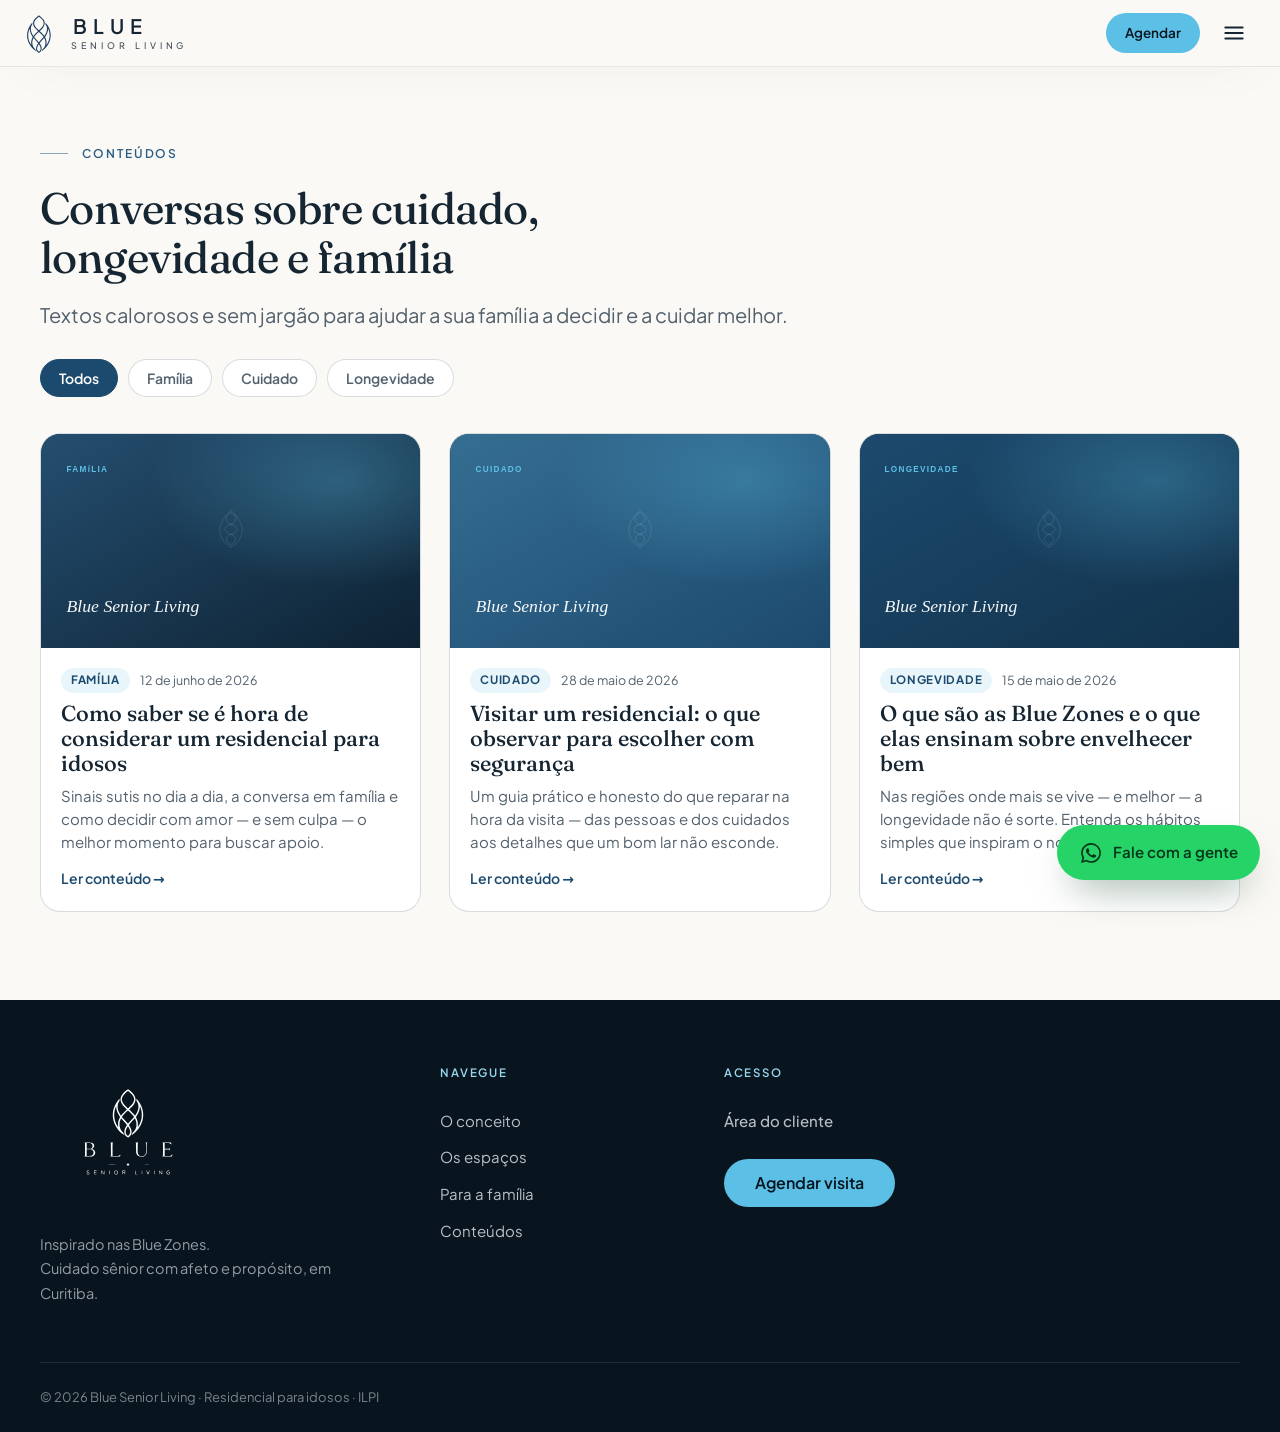
==== blog/index.html @ 19991209 "Remover faixa de valores dos espaços e padronizar topbar do blog - Removida a faixa "Cada família é " ====
<!DOCTYPE html>
<html lang="pt-BR">
<head>
  <meta charset="UTF-8">
  <meta name="viewport" content="width=device-width, initial-scale=1.0">
  <title>Conteúdos · Blue Senior Living</title>
  <meta name="description" content="Textos sobre cuidado sênior, longevidade e família — para ajudar a decidir e a cuidar melhor, com afeto e sem jargão.">
  <meta name="theme-color" content="#0E2233">
  <link rel="canonical" href="https://blueseniorliving.com.br/blog/">
  <meta property="og:type" content="website">
  <meta property="og:locale" content="pt_BR">
  <meta property="og:title" content="Conteúdos · Blue Senior Living">
  <meta property="og:description" content="Textos sobre cuidado sênior, longevidade e família — para ajudar a decidir e a cuidar melhor, com afeto e sem jargão.">
  <meta property="og:image" content="https://blueseniorliving.com.br/assets/img/hero-poster.jpg">
  <meta name="twitter:card" content="summary_large_image">
  <link rel="icon" href="../assets/img/favicon.svg" type="image/svg+xml">
  <link rel="preload" href="../assets/fonts/fraunces.woff2" as="font" type="font/woff2" crossorigin><link rel="preload" href="../assets/fonts/plus-jakarta-sans.woff2" as="font" type="font/woff2" crossorigin>
  <link rel="stylesheet" href="../assets/css/styles.css">
  <link rel="stylesheet" href="../assets/css/blog.css">
  <script src="../assets/js/drawer.js" defer></script>
</head>
<body class="blog-page">
  <a class="skip-link" href="#conteudo">Pular para o conteúdo</a>
  <header class="nav is-scrolled blog-nav">
    <div class="nav__inner">
      <a class="brand" href="../index.html" aria-label="Blue Senior Living — início">
        <img class="brand__emblem-img" src="../assets/logo/emblem.svg" alt="" width="30" height="46">
        <span class="brand__text"><span class="brand__name">BLUE</span><span class="brand__sub">SENIOR LIVING</span></span>
      </a>
      <nav class="nav__links" aria-label="Navegação principal">
        <a href="../index.html">Início</a>
        <a href="index.html" aria-current="page">Conteúdos</a>
        <a href="../index.html#trabalhe">Trabalhe conosco</a>
      </nav>
      <div class="nav__actions">
        <a class="link-app" href="https://app.blueseniorliving.com.br" target="_blank" rel="noopener noreferrer">
          <svg aria-hidden="true" viewBox="0 0 24 24" fill="none" stroke="currentColor" stroke-width="1.7" stroke-linecap="round" stroke-linejoin="round"><path d="M14 4h6v6M20 4l-9 9"/><path d="M18 14v5a1 1 0 0 1-1 1H5a1 1 0 0 1-1-1V7a1 1 0 0 1 1-1h5"/></svg>
          <span>Área do cliente</span>
        </a>
        <a class="btn btn--primary nav__cta" href="../index.html#agendar"><span class="nav__cta--full">Agendar visita</span><span class="nav__cta--mini">Agendar</span></a>
        <button class="nav__toggle" type="button" aria-label="Abrir menu" aria-expanded="false" aria-controls="mobile-menu" data-menu-toggle>
          <svg aria-hidden="true" viewBox="0 0 24 24" fill="none" stroke="currentColor" stroke-width="1.8" stroke-linecap="round"><path d="M4 7h16M4 12h16M4 17h16"/></svg>
        </button>
      </div>
    </div>
  </header>

  <!-- Mobile drawer -->
  <div class="drawer" id="mobile-menu" data-drawer hidden>
    <div class="drawer__backdrop" data-drawer-close></div>
    <nav class="drawer__panel" role="dialog" aria-modal="true" aria-label="Menu">
      <div class="drawer__head">
        <span class="brand brand--drawer">
          <img class="brand__emblem-img" src="../assets/logo/emblem.svg" alt="" width="30" height="46">
          <span class="brand__text"><span class="brand__name">BLUE</span><span class="brand__sub">SENIOR LIVING</span></span>
        </span>
        <button class="drawer__close" type="button" aria-label="Fechar menu" data-drawer-close>
          <svg aria-hidden="true" viewBox="0 0 24 24" fill="none" stroke="currentColor" stroke-width="2" stroke-linecap="round"><path d="M6 6l12 12M18 6L6 18"/></svg>
        </button>
      </div>
      <a href="../index.html" data-drawer-link>Início</a>
      <a href="../index.html#conceito" data-drawer-link>O conceito</a>
      <a href="../index.html#espacos" data-drawer-link>Os espaços</a>
      <a href="../index.html#familia" data-drawer-link>Para a família</a>
      <a href="../index.html#localizacao" data-drawer-link>Localização</a>
      <a href="index.html" data-drawer-link aria-current="page">Conteúdos</a>
      <a href="../index.html#trabalhe" data-drawer-link>Trabalhe conosco</a>
      <div class="drawer__cta">
        <a class="btn btn--primary btn--block" href="../index.html#agendar" data-drawer-link>Agendar visita</a>
        <a class="btn btn--ghost-ink btn--block" href="https://app.blueseniorliving.com.br" target="_blank" rel="noopener noreferrer">
          <svg aria-hidden="true" viewBox="0 0 24 24" fill="none" stroke="currentColor" stroke-width="1.7" stroke-linecap="round" stroke-linejoin="round"><path d="M14 4h6v6M20 4l-9 9"/><path d="M18 14v5a1 1 0 0 1-1 1H5a1 1 0 0 1-1-1V7a1 1 0 0 1 1-1h5"/></svg> Área do cliente
        </a>
      </div>
    </nav>
  </div>

  <main id="conteudo" class="blog">
    <header class="blog-hero">
      <div class="wrap">
        <p class="eyebrow">Conteúdos</p>
        <h1 class="blog-hero__title">Conversas sobre cuidado, longevidade e família</h1>
        <p class="blog-hero__lead">Textos calorosos e sem jargão para ajudar a sua família a decidir e a cuidar melhor.</p>
      </div>
    </header>
    <div class="wrap">
      <div class="blog-filter" role="group" aria-label="Filtrar por categoria">
        <button class="blog-filter__btn is-active" data-cat="all" aria-pressed="true">Todos</button>
        <button class="blog-filter__btn" data-cat="Família" aria-pressed="false">Família</button>
        <button class="blog-filter__btn" data-cat="Cuidado" aria-pressed="false">Cuidado</button>
        <button class="blog-filter__btn" data-cat="Longevidade" aria-pressed="false">Longevidade</button>
      </div>
      <div class="blog-grid">
      <article class="post-card" data-category="Família">
        <a class="post-card__link" href="como-saber-se-e-hora-residencial-idosos.html">
          <span class="post-card__media"><img src="../assets/img/blog/como-saber-se-e-hora.svg" alt="Mãos de uma pessoa idosa e de um familiar unidas, em gesto de cuidado." loading="lazy" width="1200" height="675"></span>
          <span class="post-card__body">
            <span class="post-card__meta"><span class="post-card__cat">Família</span><time datetime="2026-06-12">12 de junho de 2026</time></span>
            <h2 class="post-card__title">Como saber se é hora de considerar um residencial para idosos</h2>
            <p class="post-card__excerpt">Sinais sutis no dia a dia, a conversa em família e como decidir com amor — e sem culpa — o melhor momento para buscar apoio.</p>
            <span class="post-card__more">Ler conteúdo →</span>
          </span>
        </a>
      </article>
      <article class="post-card" data-category="Cuidado">
        <a class="post-card__link" href="visitar-residencial-o-que-observar.html">
          <span class="post-card__media"><img src="../assets/img/blog/visitar-residencial.svg" alt="Ambiente luminoso e acolhedor de um residencial sênior." loading="lazy" width="1200" height="675"></span>
          <span class="post-card__body">
            <span class="post-card__meta"><span class="post-card__cat">Cuidado</span><time datetime="2026-05-28">28 de maio de 2026</time></span>
            <h2 class="post-card__title">Visitar um residencial: o que observar para escolher com segurança</h2>
            <p class="post-card__excerpt">Um guia prático e honesto do que reparar na hora da visita — das pessoas e dos cuidados aos detalhes que um bom lar não esconde.</p>
            <span class="post-card__more">Ler conteúdo →</span>
          </span>
        </a>
      </article>
      <article class="post-card" data-category="Longevidade">
        <a class="post-card__link" href="o-que-sao-as-blue-zones.html">
          <span class="post-card__media"><img src="../assets/img/blog/o-que-sao-as-blue-zones.svg" alt="Paisagem serena que remete às regiões de grande longevidade." loading="lazy" width="1200" height="675"></span>
          <span class="post-card__body">
            <span class="post-card__meta"><span class="post-card__cat">Longevidade</span><time datetime="2026-05-15">15 de maio de 2026</time></span>
            <h2 class="post-card__title">O que são as Blue Zones e o que elas ensinam sobre envelhecer bem</h2>
            <p class="post-card__excerpt">Nas regiões onde mais se vive — e melhor — a longevidade não é sorte. Entenda os hábitos simples que inspiram o nosso jeito de cuidar.</p>
            <span class="post-card__more">Ler conteúdo →</span>
          </span>
        </a>
      </article>
    </div>
    </div>
  </main>
  <footer class="footer blog-footer">
    <div class="wrap footer__inner">
      <div class="footer__brand">
        <a class="footer__logo" href="../index.html" aria-label="Blue Senior Living — início">
          <img src="../assets/logo/blue-senior-living-white.svg" alt="Blue Senior Living" width="176">
        </a>
        <p class="footer__tagline">Inspirado nas Blue Zones.<br>Cuidado sênior com afeto e propósito, em Curitiba.</p>
      </div>
      <nav class="footer__col" aria-label="Navegue">
        <h4>Navegue</h4>
        <a href="../index.html#conceito">O conceito</a>
        <a href="../index.html#espacos">Os espaços</a>
        <a href="../index.html#familia">Para a família</a>
        <a href="index.html">Conteúdos</a>
      </nav>
      <div class="footer__col">
        <h4>Acesso</h4>
        <a class="footer__app" href="https://app.blueseniorliving.com.br" target="_blank" rel="noopener noreferrer">Área do cliente</a>
        <a class="btn btn--primary footer__cta" href="../index.html#agendar">Agendar visita</a>
      </div>
    </div>
    <div class="footer__bar">
      <p>© <span>2026</span> Blue Senior Living · Residencial para idosos · ILPI</p>
    </div>
  </footer>
  <a class="fab" href="https://wa.me/5541999999999?text=Ol%C3%A1!%20Gostaria%20de%20conhecer%20o%20Blue%20Senior%20Living%20e%20agendar%20uma%20visita." target="_blank" rel="noopener noreferrer" aria-label="Fale com a gente pelo WhatsApp">
    <svg aria-hidden="true" viewBox="0 0 24 24"><path fill="currentColor" d="M19.05 4.91A9.82 9.82 0 0 0 12.04 2C6.58 2 2.13 6.45 2.13 11.91c0 1.75.46 3.45 1.32 4.95L2 22l5.25-1.38a9.9 9.9 0 0 0 4.79 1.22h.01c5.46 0 9.91-4.45 9.91-9.91 0-2.65-1.03-5.14-2.91-7.02ZM12.04 20.15h-.01a8.23 8.23 0 0 1-4.19-1.15l-.3-.18-3.12.82.83-3.04-.2-.31a8.2 8.2 0 0 1-1.26-4.38c0-4.54 3.7-8.24 8.25-8.24a8.2 8.2 0 0 1 5.83 2.42 8.18 8.18 0 0 1 2.41 5.83c0 4.54-3.7 8.23-8.24 8.23Zm4.52-6.16c-.25-.12-1.47-.72-1.69-.81-.23-.08-.39-.12-.56.13-.17.25-.64.81-.79.97-.14.17-.29.19-.54.06-.25-.12-1.05-.39-1.99-1.23-.74-.66-1.23-1.47-1.38-1.72-.14-.25-.02-.38.11-.51.11-.11.25-.29.37-.43.13-.14.17-.25.25-.41.08-.17.04-.31-.02-.43-.06-.12-.56-1.34-.76-1.84-.2-.48-.4-.42-.56-.43-.14-.01-.31-.01-.48-.01-.17 0-.43.06-.66.31-.23.25-.86.85-.86 2.07 0 1.22.89 2.4 1.01 2.56.12.17 1.75 2.67 4.24 3.74.59.26 1.05.41 1.41.52.59.19 1.13.16 1.56.1.48-.07 1.47-.6 1.68-1.18.21-.58.21-1.07.14-1.18-.06-.1-.22-.16-.47-.28Z"/></svg>
    <span class="fab__label">Fale com a gente</span>
  </a>
</body>
</html>
<script>
  // Filtro de categorias (progressivo, acessível)
  (function () {
    var btns = document.querySelectorAll('.blog-filter__btn');
    var cards = document.querySelectorAll('.post-card');
    btns.forEach(function (b) {
      b.addEventListener('click', function () {
        var cat = b.getAttribute('data-cat');
        btns.forEach(function (x) { x.classList.toggle('is-active', x === b); x.setAttribute('aria-pressed', x === b ? 'true' : 'false'); });
        cards.forEach(function (c) { c.style.display = (cat === 'all' || c.getAttribute('data-category') === cat) ? '' : 'none'; });
      });
    });
  })();
</script>
---- assets/css/styles.css ----
/* =====================================================================
   Blue Senior Living — Landing
   Redesign editorial: revista premium de hospitalidade.
   Azul da marca (navy #1C4A6E + celeste #5CBFE5) sobre neutros quentes
   (papel/areia), tipografia Fraunces (display) + Plus Jakarta Sans (texto),
   hairlines no lugar de vidro/sombras, ritmo assimétrico entre seções.
   ===================================================================== */

/* ---- Fontes self-hosted (variáveis, subset latin) — sem dependência de CDN ---- */
@font-face {
  font-family: 'Fraunces';
  font-style: normal;
  font-weight: 300 650;
  font-display: swap;
  src: url('../fonts/fraunces.woff2') format('woff2');
}
@font-face {
  font-family: 'Fraunces';
  font-style: italic;
  font-weight: 300 650;
  font-display: swap;
  src: url('../fonts/fraunces-italic.woff2') format('woff2');
}
@font-face {
  font-family: 'Plus Jakarta Sans';
  font-style: normal;
  font-weight: 400 800;
  font-display: swap;
  src: url('../fonts/plus-jakarta-sans.woff2') format('woff2');
}
@font-face {
  font-family: 'Plus Jakarta Sans';
  font-style: italic;
  font-weight: 400 600;
  font-display: swap;
  src: url('../fonts/plus-jakarta-sans-italic.woff2') format('woff2');
}

:root {
  /* ---- Marca & escala navy ---- */
  --navy-950: #08151f;
  --navy-900: #0c2233;
  --navy-800: #11314a;
  --navy-700: #173e5c;
  --navy-600: #1c4a6e;   /* navy da marca */
  --navy-500: #2a5e86;
  --navy-400: #3d7099;
  --celeste:  #5cbfe5;   /* celeste da marca */
  --celeste-300: #9ad8f0;
  --celeste-600: #2f9bcb;

  /* ---- Neutros quentes (calor humano de apoio ao azul) ---- */
  --paper:   #fbf9f5;    /* fundo principal — off-white quente */
  --paper-2: #f4f0e8;    /* apoio */
  /* Antigos tons "areia" agora em azul claro (paleta só azul + branco):
     usados nas seções de acolhimento, dias do calendário e placeholders. */
  --sand:    #e7f1f9;
  --sand-2:  #d9e9f4;

  /* ---- Tinta ---- */
  --ink:       #152532;
  --ink-soft:  #52616d;
  --ink-faint: #8a96a0;

  /* ---- Hairlines ---- */
  --line:       rgba(21, 37, 50, .16);
  --line-soft:  rgba(21, 37, 50, .09);
  --line-light: rgba(255, 255, 255, .18);
  --line-light-soft: rgba(255, 255, 255, .10);

  /* ---- Superfícies / sombras (contidas) ---- */
  --bg-page: var(--paper);
  --cloud: #ffffff;
  --haze:  var(--paper-2);         /* aliases legados (blog) */
  --haze-2: var(--paper);
  --glass-dark:  rgba(8, 21, 31, .35);
  --glass-light: rgba(251, 249, 245, .92);
  --blur: blur(12px);
  --shadow-float: 0 30px 70px -45px rgba(8, 21, 31, .55);

  /* ---- Tipografia: display com personalidade + humanista limpa ---- */
  --font-display: 'Fraunces', Georgia, 'Times New Roman', serif;
  --font-brand:   'Plus Jakarta Sans', ui-sans-serif, system-ui, -apple-system, 'Segoe UI', Roboto, sans-serif;
  --font-ui:      'Plus Jakarta Sans', ui-sans-serif, system-ui, -apple-system, 'Segoe UI', Roboto, sans-serif;

  /* ---- Espaçamento (base 4px) ---- */
  --s-4: 4px;  --s-8: 8px;   --s-12: 12px; --s-16: 16px; --s-20: 20px;
  --s-24: 24px; --s-32: 32px; --s-48: 48px; --s-64: 64px; --s-80: 80px; --s-120: 120px;
  --section-pad: clamp(72px, 10vw, 136px);
  --wrap: 1200px;

  /* ---- Raios: cantos suaves, botões pill ---- */
  --r-input: 10px;
  --r-btn: 999px;
  --r-img: 16px;
  --r-card: 20px;
  --r-pill: 999px;

  /* ---- Movimento sereno: um vocabulário só ----
     micro (hover/foco) 200ms · padrão (botões/cards/links) 250ms ·
     entrada (reveals/navbar/mensagens) 400ms · sempre ease-out, só transform/opacity */
  --ease: cubic-bezier(.25, .6, .25, 1);
  --dur-fast: 200ms;
  --dur-base: 250ms;
  --dur-slow: 400ms;
}

/* ===================== Base ===================== */
*, *::before, *::after { box-sizing: border-box; }
* { margin: 0; }
html { scroll-behavior: smooth; -webkit-text-size-adjust: 100%; }
html { scroll-padding-top: 92px; }

body {
  font-family: var(--font-ui);
  font-size: clamp(16px, 1.1vw, 17px);
  line-height: 1.65;
  color: var(--ink);
  background: var(--bg-page);
  -webkit-font-smoothing: antialiased;
  text-rendering: optimizeLegibility;
  overflow-x: hidden;
}

img, svg, video { display: block; max-width: 100%; }
a { color: inherit; text-decoration: none; }
ul, ol { list-style: none; padding: 0; }
/* The hidden attribute must always win over class-based display (e.g. booker__status). */
[hidden] { display: none !important; }

:focus-visible {
  outline: 3px solid var(--celeste);
  outline-offset: 3px;
  border-radius: 3px;
}

.wrap { width: min(100% - 48px, var(--wrap)); margin-inline: auto; }

.skip-link {
  position: fixed; top: 10px; left: 10px; z-index: 200;
  background: var(--navy-600); color: #fff; padding: 10px 18px;
  border-radius: var(--r-pill); transform: translateY(-160%); transition: transform var(--dur-fast) var(--ease);
  font-weight: 600;
}
.skip-link:focus { transform: translateY(0); }

/* ===================== Tipografia ===================== */
.eyebrow {
  display: flex; align-items: center; gap: 14px;
  font-family: var(--font-ui);
  font-size: 12px; font-weight: 600; letter-spacing: .16em; text-transform: uppercase;
  color: var(--navy-500); margin-bottom: var(--s-20);
}
.eyebrow::before { content: ""; width: 28px; height: 1px; background: currentColor; opacity: .55; flex: none; }
.eyebrow--light { color: var(--celeste-300); }
.eyebrow--center { justify-content: center; }
.eyebrow--center::after { content: ""; width: 28px; height: 1px; background: currentColor; opacity: .55; flex: none; }

.section__title {
  font-family: var(--font-display);
  font-weight: 450; line-height: 1.1; letter-spacing: -0.012em;
  font-size: clamp(29px, 3.6vw, 46px);
  color: var(--ink);
  text-wrap: balance;
}
.section__title em { font-style: italic; font-weight: 430; }
.section--navy .section__title,
.section--concept .section__title,
.section--family .section__title { color: #fff; }

.section__lead {
  font-size: clamp(16.5px, 1.5vw, 19px); line-height: 1.7; color: var(--ink-soft);
  max-width: 58ch;
}
.section__lead--light { color: rgba(233, 241, 248, .82); }
.section__lead em { font-style: italic; color: var(--navy-600); }
.section__lead strong { color: inherit; font-weight: 600; }

/* ===================== Botões — hierarquia real ===================== */
.btn {
  --btn-bg: var(--navy-600); --btn-fg: #fff;
  display: inline-flex; align-items: center; justify-content: center; gap: 10px;
  font-family: var(--font-ui); font-weight: 600; font-size: 15.5px; line-height: 1;
  padding: 16px 28px; border-radius: var(--r-btn); border: 1px solid transparent;
  background: var(--btn-bg); color: var(--btn-fg); cursor: pointer;
  transition: background var(--dur-base) var(--ease), color var(--dur-base) var(--ease),
    border-color var(--dur-base) var(--ease), transform var(--dur-base) var(--ease),
    box-shadow var(--dur-base) var(--ease);
  white-space: nowrap;
}
.btn svg { width: 1.1em; height: 1.1em; flex: none; transition: transform var(--dur-base) var(--ease); }
.btn:hover { transform: translateY(-2px); }
.btn:hover svg { transform: translateX(3px); }
.btn:active { transform: translateY(0); transition-duration: var(--dur-fast); }

.btn--lg { padding: 18px 32px; font-size: 16.5px; }
.btn--block { width: 100%; }

/* Primária — celeste da marca, sólida e serena */
.btn--primary { background: var(--celeste); color: var(--navy-950); }
.btn--primary:hover { background: var(--celeste-600); box-shadow: 0 12px 26px -14px rgba(47, 155, 203, .6); }

/* Escura — navy sólido (ações de apoio com peso) */
.btn--dark { background: var(--navy-600); color: #fff; }
.btn--dark:hover { background: var(--navy-700); }

/* Contorno sobre fundo escuro */
.btn--ghost { background: transparent; color: #fff; border-color: rgba(255, 255, 255, .55); }
.btn--ghost:hover { background: rgba(255, 255, 255, .1); border-color: #fff; }

/* Contorno sobre fundo claro */
.btn--ghost-ink { background: transparent; color: var(--navy-600); border-color: rgba(28, 74, 110, .38); }
.btn--ghost-ink:hover { background: rgba(28, 74, 110, .07); border-color: var(--navy-600); }

/* WhatsApp — reconhecível, sem gritar */
.btn--whatsapp { background: #25d366; color: #06351a; }
.btn--whatsapp:hover { background: #1fbd5a; }

/* Estado de envio (agendamento): spinner inline no próprio botão */
.btn.is-loading { pointer-events: none; opacity: .85; }
.btn.is-loading::before {
  content: ""; width: 1em; height: 1em; flex: none; border-radius: 50%;
  border: 2px solid rgba(8, 21, 31, .3); border-top-color: var(--navy-950);
  animation: spin .7s linear infinite;
}

/* Link editorial com seta — terciário */
.btn-line {
  display: inline-flex; align-items: center; gap: 10px;
  font-family: var(--font-ui); font-weight: 600; font-size: 15.5px;
  color: inherit; padding: 6px 2px;
  border-bottom: 1px solid currentColor;
  transition: gap var(--dur-base) var(--ease), opacity var(--dur-fast);
}
.btn-line svg { width: 1.05em; height: 1.05em; }
.btn-line:hover { gap: 16px; }

/* ===================== Marca ===================== */
.brand { display: inline-flex; align-items: center; gap: 13px; color: inherit; }
.brand__emblem { width: 34px; height: 44px; color: currentColor; flex: none; }
.brand__text { display: flex; flex-direction: column; line-height: 1; }
.brand__name {
  font-family: var(--font-brand); font-weight: 600; font-size: 20px;
  letter-spacing: .3em; padding-left: .3em; white-space: nowrap;
}
.brand__sub {
  font-family: var(--font-brand); font-weight: 500; font-size: 9px;
  letter-spacing: .44em; padding-left: .44em; margin-top: 5px; opacity: .8; white-space: nowrap;
}

/* ===================== Navbar — quieta, editorial ===================== */
.nav {
  position: fixed; inset: 0 0 auto 0; z-index: 100;
  color: #fff;
  background: transparent;
  border-bottom: 1px solid rgba(255, 255, 255, .14);
  transition: background var(--dur-slow) var(--ease), color var(--dur-slow) var(--ease), border-color var(--dur-slow) var(--ease), box-shadow var(--dur-slow) var(--ease);
}
.nav.is-scrolled {
  color: var(--ink);
  background: var(--glass-light);
  backdrop-filter: var(--blur); -webkit-backdrop-filter: var(--blur);
  border-bottom-color: var(--line-soft);
  box-shadow: 0 14px 40px -32px rgba(12, 34, 51, .5);
}
.nav__inner {
  position: relative;
  width: min(100% - 48px, 1280px); margin-inline: auto;
  display: flex; align-items: center; gap: var(--s-16);
  height: 78px;
}
/* Poucos itens pedem equilíbrio clássico: marca à esquerda, links no centro
   exato da barra, ações à direita. */
.nav__links {
  position: absolute; left: 50%; top: 50%; transform: translate(-50%, -50%);
  display: flex; align-items: center; gap: 18px;
}
.nav__links a {
  position: relative;
  font-weight: 600; font-size: 11.5px; letter-spacing: .1em; text-transform: uppercase;
  padding: 10px 9px;
  color: inherit; opacity: .88; transition: opacity var(--dur-fast) var(--ease), color var(--dur-fast) var(--ease);
  white-space: nowrap;
}
.nav__links a::after {
  content: ""; position: absolute; left: 9px; right: 9px; bottom: 5px; height: 1px;
  background: currentColor; transform: scaleX(0); transform-origin: left;
  transition: transform var(--dur-base) var(--ease);
}
.nav__links a:hover { opacity: 1; }
.nav__links a:hover::after { transform: scaleX(1); }

.nav__actions { display: flex; align-items: center; gap: var(--s-12); margin-left: auto; }

.link-app {
  display: inline-flex; align-items: center; gap: 7px;
  font-size: 11.5px; font-weight: 600; letter-spacing: .08em; text-transform: uppercase;
  color: inherit; opacity: .82; padding: 8px 2px;
  transition: opacity var(--dur-fast) var(--ease); white-space: nowrap;
}
.link-app svg { width: 14px; height: 14px; }
.link-app:hover { opacity: 1; text-decoration: underline; text-underline-offset: 5px; }

.nav__cta { padding: 13px 24px; font-size: 14px; }
.nav__cta--mini { display: none; }

.nav__toggle {
  display: none; align-items: center; justify-content: center;
  width: 44px; height: 44px; border: 0; background: transparent; color: inherit;
  border-radius: var(--r-btn); cursor: pointer;
}
.nav__toggle svg { width: 26px; height: 26px; }

/* ===================== Drawer mobile ===================== */
.drawer { position: fixed; inset: 0; z-index: 150; }
.drawer[hidden] { display: none; }
.drawer__backdrop { position: absolute; inset: 0; background: rgba(8, 21, 31, .55); }
.drawer__panel {
  position: absolute; top: 0; right: 0; height: 100%; width: min(86vw, 380px);
  background: var(--paper); color: var(--ink);
  padding: calc(22px + env(safe-area-inset-top)) 26px calc(24px + env(safe-area-inset-bottom));
  display: flex; flex-direction: column; gap: 2px;
  box-shadow: -24px 0 70px -40px rgba(8, 21, 31, .7);
  transform: translateX(100%); transition: transform 300ms var(--ease);
  overflow-y: auto; overscroll-behavior: contain;
}
.drawer.is-open .drawer__panel { transform: translateX(0); }
.drawer__head { display: flex; align-items: center; justify-content: space-between; margin-bottom: 18px; color: var(--navy-600); }
.drawer__close { width: 44px; height: 44px; border: 1px solid var(--line); background: transparent; border-radius: 50%; color: var(--ink); cursor: pointer; }
.drawer__close svg { width: 20px; height: 20px; margin-inline: auto; }
.drawer__panel > a:not(.btn) {
  font-family: var(--font-display); font-weight: 500; font-size: 20px;
  padding: 15px 4px; border-bottom: 1px solid var(--line-soft); color: var(--ink);
  transition: color var(--dur-base) var(--ease), padding-left var(--dur-base) var(--ease);
}
.drawer__panel > a:not(.btn):hover { color: var(--navy-500); padding-left: 10px; }
.drawer__cta { margin-top: 22px; display: grid; gap: 10px; }
.drawer__cta .btn { gap: 8px; }

/* ===================== Hero — vídeo com composição editorial ===================== */
.hero {
  position: relative; min-height: 100svh;
  display: flex; flex-direction: column;
  /* Centralização via margin-block:auto no conteúdo (não justify-content:center):
     no Safari/iOS, flex + min-height + justify center transborda o conteúdo por
     baixo da navbar quando ele excede a altura; margens auto nunca ficam negativas. */
  padding: 130px 0 110px; overflow: hidden;
  color: #fff;
}
/* O pôster é o fundo do container: se o vídeo não tocar (autoplay bloqueado,
   Low Power Mode), vê-se a imagem parada — sem NENHUM botão de play, porque o
   controle nativo mora dentro do <video>, que fica invisível até tocar de fato. */
.hero__media {
  position: absolute; inset: 0; z-index: 0;
  background: var(--navy-950) url('../img/hero-poster.jpg') center / cover no-repeat;
}
.hero__video {
  width: 100%; height: 100%; object-fit: cover; object-position: center; pointer-events: none;
  opacity: 0; transition: opacity .8s var(--ease);
  transform-origin: 50% 45%; backface-visibility: hidden; will-change: transform, opacity;
  animation: heroZoom 50s ease-in-out infinite alternate;
}
.hero__video.is-playing { opacity: 1; }   /* só aparece quando o vídeo realmente toca */
@keyframes heroZoom { from { transform: scale(1.03) translateZ(0); } to { transform: scale(1.08) translateZ(0); } }
/* Suprime qualquer chrome/overlay de "play" do WebKit no vídeo mudo de fundo */
.hero__video::-webkit-media-controls,
.hero__video::-webkit-media-controls-enclosure,
.hero__video::-webkit-media-controls-panel,
.hero__video::-webkit-media-controls-overlay-play-button,
.hero__video::-webkit-media-controls-play-button,
.hero__video::-webkit-media-controls-start-playback-button {
  display: none !important; -webkit-appearance: none; opacity: 0;
}
.hero__overlay {
  position: absolute; inset: 0;
  background:
    linear-gradient(102deg, rgba(8, 21, 31, .78) 0%, rgba(8, 21, 31, .42) 46%, rgba(8, 21, 31, .12) 78%),
    linear-gradient(180deg, rgba(8, 21, 31, .42) 0%, rgba(8, 21, 31, 0) 26%, rgba(8, 21, 31, 0) 58%, var(--navy-950) 100%);
}
.hero__content {
  position: relative; z-index: 1;
  width: min(100% - 48px, var(--wrap)); margin-inline: auto;
  max-width: min(100% - 48px, 1040px);
  margin-left: max(24px, calc((100vw - var(--wrap)) / 2));
  margin-block: auto; /* centra vertical sem transbordar (ver .hero acima) */
}
.hero__eyebrow {
  display: flex; align-items: center; gap: 14px;
  font-size: 12px; font-weight: 600; letter-spacing: .16em; text-transform: uppercase;
  color: var(--celeste-300); margin-bottom: var(--s-24);
}
.hero__eyebrow::before { content: ""; width: 34px; height: 1px; background: currentColor; opacity: .6; flex: none; }
.hero__title {
  font-family: var(--font-display); font-weight: 450;
  font-size: clamp(40px, 5.8vw, 76px); line-height: 1.05; letter-spacing: -0.015em;
  margin-bottom: var(--s-24); text-wrap: balance;
  text-shadow: 0 2px 34px rgba(8, 21, 31, .5);
}
.hero__title em { font-style: italic; font-weight: 430; color: var(--celeste-300); }
.hero__subtitle {
  font-size: clamp(16.5px, 1.7vw, 20px); line-height: 1.65; max-width: 52ch;
  color: rgba(238, 245, 250, .88); margin-bottom: var(--s-48);
  text-shadow: 0 1px 16px rgba(8, 21, 31, .45);
}
.hero__cta { display: flex; flex-wrap: wrap; align-items: center; gap: clamp(18px, 3vw, 32px); }
.hero__cta .btn-line { color: rgba(255, 255, 255, .92); padding-block: 10px 8px; }
.hero__cta .btn-line:hover { color: #fff; }

/* Entrada serena — fade-up escalonado (desligado sob reduced-motion) */
@keyframes heroIn { from { opacity: 0; transform: translateY(12px); } to { opacity: 1; transform: none; } }
.hero__eyebrow { animation: heroIn var(--dur-slow) var(--ease) both; }
.hero__title { animation: heroIn var(--dur-slow) var(--ease) .08s both; }
.hero__subtitle { animation: heroIn var(--dur-slow) var(--ease) .16s both; }
.hero__cta { animation: heroIn var(--dur-slow) var(--ease) .24s both; }
.hero__scroll { animation: heroIn var(--dur-slow) var(--ease) .5s both; }

.hero__scroll {
  position: absolute; left: 50%; bottom: 0; transform: translateX(-50%); z-index: 1;
  display: inline-flex; flex-direction: column; align-items: center; gap: 12px;
  color: rgba(255, 255, 255, .72); font-size: 11px; letter-spacing: .16em; text-transform: uppercase;
  padding-bottom: 0;
}
.hero__scroll svg { display: none; }
.hero__scroll::after {
  content: ""; width: 1px; height: 64px;
  background: linear-gradient(180deg, rgba(255, 255, 255, .75), rgba(255, 255, 255, 0));
  animation: scrollLine 2.6s var(--ease) infinite;
  transform-origin: top;
}
@keyframes scrollLine { 0% { transform: scaleY(0); } 45% { transform: scaleY(1); } 100% { transform: scaleY(1); opacity: 0; } }

/* ===================== Seções — ritmo variado ===================== */
.section { padding-block: var(--section-pad); position: relative; }
.section__head { max-width: 780px; margin-bottom: clamp(40px, 6vw, 72px); }
.section__head .section__lead { margin-top: var(--s-20); }

/* Fundo navy profundo, plano — sem brilhos genéricos */
.section--navy { background: var(--navy-900); color: #fff; }

/* Areia — momentos de acolhimento */
.section--sand { background: var(--sand); }
.section--band { padding-block: clamp(56px, 8vw, 96px); }

/* ---- Conceito (Blue Zones) — continua do hero, capítulo de abertura ---- */
.section--concept {
  background-color: var(--navy-900);
  background-image: linear-gradient(180deg, var(--navy-950) 0%, var(--navy-900) 34%, var(--navy-900) 100%);
  color: #fff;
  padding-top: clamp(56px, 8vw, 104px);
}
.concept { display: grid; grid-template-columns: 1.05fr .95fr; gap: clamp(40px, 6.5vw, 104px); align-items: start; }
.concept__head { max-width: 560px; }
.section--concept .section__lead em { color: var(--celeste-300); font-style: italic; }
.concept__bridge {
  font-family: var(--font-ui); font-weight: 600; font-size: 12px;
  letter-spacing: .16em; text-transform: uppercase;
  color: var(--celeste-300); margin-bottom: var(--s-20);
}
.zones { border-top: 1px solid var(--line-light-soft); }
.zone {
  display: grid; grid-template-columns: 44px 1fr; gap: 16px; align-items: baseline;
  padding: 19px 2px; border-bottom: 1px solid var(--line-light-soft);
}
.zone__num {
  font-family: var(--font-ui); font-weight: 500; font-size: 12.5px; letter-spacing: .08em;
  color: rgba(154, 216, 240, .8); padding-top: 5px;
}
.zone__k {
  font-family: var(--font-display); font-weight: 500; font-size: clamp(19px, 1.8vw, 23px);
  color: #fff; line-height: 1.2; margin-bottom: 3px;
}
.zone__v { font-size: 14.5px; line-height: 1.5; color: rgba(233, 241, 248, .68); }

/* ---- Pilares de cuidado — índice editorial (nada de grade de caixinhas) ---- */
.pcare { display: grid; grid-template-columns: .82fr 1.18fr; gap: clamp(44px, 6vw, 110px); align-items: start; }
.pcare__head { position: sticky; top: 118px; }
.pcare__list { counter-reset: pcare; border-top: 1px solid var(--line); }
.pcare__item {
  display: grid; grid-template-columns: 52px 1fr; gap: clamp(16px, 2.5vw, 34px);
  padding: clamp(24px, 3vw, 34px) 2px; border-bottom: 1px solid var(--line);
}
.pcare__num {
  font-family: var(--font-ui); font-weight: 500; font-size: 12.5px; letter-spacing: .08em;
  color: var(--navy-500); padding-top: 8px;
}
.pcare__item h3 {
  font-family: var(--font-display); font-weight: 500; font-size: clamp(20px, 1.9vw, 24px);
  line-height: 1.22; color: var(--ink); margin-bottom: 8px; letter-spacing: -0.008em;
  transition: color var(--dur-base) var(--ease);
}
.pcare__num { transition: color var(--dur-base) var(--ease); }
.pcare__item:hover h3 { color: var(--navy-500); }
.pcare__item:hover .pcare__num { color: var(--celeste-600); }
.pcare__item p { font-size: 15.5px; line-height: 1.65; color: var(--ink-soft); max-width: 54ch; }

/* ---- Método (navy) — linha do tempo, sem caixas de vidro ---- */
.method { display: grid; grid-template-columns: .95fr 1.05fr; gap: clamp(44px, 6vw, 100px); align-items: start; }
.method__lead-2 { margin-top: var(--s-16); }
.method__intro strong { color: #fff; font-weight: 600; }
.method__tagline {
  margin-top: var(--s-32); font-family: var(--font-display); font-style: italic; font-weight: 430;
  font-size: clamp(20px, 2vw, 25px); color: var(--celeste-300); line-height: 1.42;
  max-width: 22ch;
}
.steps { position: relative; padding-left: 26px; }
.steps::before {
  content: ""; position: absolute; left: 0; top: 8px; bottom: 8px; width: 1px;
  background: var(--line-light);
}
.step { position: relative; padding: 0 0 34px 12px; }
.step:last-child { padding-bottom: 0; }
.step::before {
  content: ""; position: absolute; left: -30px; top: 9px;
  width: 9px; height: 9px; border-radius: 50%;
  background: var(--celeste); box-shadow: 0 0 0 5px rgba(92, 191, 229, .16);
}
.step h3 {
  font-family: var(--font-display); font-weight: 500; font-size: clamp(19px, 1.8vw, 22px);
  color: #fff; margin-bottom: 6px; line-height: 1.25;
}
.step p { font-size: 15px; line-height: 1.65; color: rgba(233, 241, 248, .74); max-width: 50ch; }
.step__icon { display: none; }

/* ---- Espaços — galeria assimétrica ---- */
.spaces { display: grid; grid-template-columns: repeat(12, 1fr); gap: clamp(20px, 2.6vw, 34px) clamp(18px, 2.2vw, 30px); }
.space { min-width: 0; }
.space--featured { grid-column: 1 / 8; }
.space--tall { grid-column: 8 / 13; }
.space--half-a { grid-column: 1 / 6; }
.space--half-b { grid-column: 6 / 13; }
.space__media {
  border-radius: var(--r-img); overflow: hidden; background: var(--sand);
  border: 1px solid var(--line-soft);
}
.space__media img { width: 100%; height: 100%; object-fit: cover; transition: transform var(--dur-slow) var(--ease); }
.space--featured .space__media { aspect-ratio: 16 / 10.5; }
.space--tall .space__media { aspect-ratio: 4 / 3.6; }
.space--half-a .space__media { aspect-ratio: 4 / 2.9; }
.space--half-b .space__media { aspect-ratio: 16 / 9; }
.space:hover .space__media img { transform: scale(1.02); }
.space__cap { display: grid; grid-template-columns: auto 1fr; gap: 6px 22px; align-items: baseline; padding: 16px 2px 0; }
.space__cap h3 {
  font-family: var(--font-display); font-weight: 500; font-size: clamp(19px, 1.8vw, 22px);
  color: var(--ink); white-space: nowrap;
}
.space__cap p { grid-column: 2; font-size: 14.5px; line-height: 1.6; color: var(--ink-soft); }
.space__cap::before {
  content: attr(data-num); grid-row: 1; order: -1;
  font-family: var(--font-ui); font-weight: 500; font-size: 12.5px; letter-spacing: .08em;
  color: var(--navy-500); align-self: center;
}

/* ---- Confiança (areia) — declaração editorial ---- */
.trust__head { max-width: 900px; }
.trust__body {
  margin-top: var(--s-24);
  columns: 2 340px; column-gap: clamp(32px, 4vw, 56px);
  font-size: clamp(16px, 1.4vw, 17.5px); line-height: 1.75; color: var(--ink-soft);
  max-width: 900px;
}
.assure {
  display: flex; flex-wrap: wrap; gap: 14px 0;
  margin-top: clamp(36px, 5vw, 56px);
  border-top: 1px solid var(--line);
  padding-top: clamp(22px, 3vw, 30px);
}
.assure li {
  display: flex; align-items: center; gap: 11px;
  font-weight: 600; font-size: 15px; color: var(--ink);
  padding-right: 28px; margin-right: 28px;
  border-right: 1px solid var(--line);
}
.assure li:last-child { border-right: 0; margin-right: 0; padding-right: 0; }
.assure svg { width: 20px; height: 20px; flex: none; color: var(--navy-500); }
.seal__icon { display: contents; }
.fineprint { margin-top: var(--s-24); font-size: 13px; line-height: 1.6; color: var(--ink-soft); opacity: .85; max-width: 80ch; }

/* ---- Família (navy) — imagem + declaração ---- */
.section--family { background-color: var(--navy-900); background-image: linear-gradient(180deg, var(--navy-900), var(--navy-800)); color: #fff; }
.family { display: grid; grid-template-columns: .92fr 1.08fr; gap: clamp(40px, 6vw, 96px); align-items: center; }
.family__media { border-radius: var(--r-img); overflow: hidden; border: 1px solid var(--line-light-soft); }
.family__media img { width: 100%; height: 100%; object-fit: cover; aspect-ratio: 4 / 4.4; }
.family__text p { color: rgba(238, 245, 250, .85); font-size: clamp(16px, 1.45vw, 17.5px); line-height: 1.7; max-width: 56ch; }
.family__text p + p { margin-top: var(--s-16); }
.family__highlight {
  margin-top: var(--s-32) !important;
  font-family: var(--font-display); font-style: italic; font-weight: 430;
  font-size: clamp(20px, 2vw, 25px) !important; line-height: 1.45 !important;
  color: #fff !important;
}
.family__highlight strong { color: var(--celeste-300); font-weight: 500; }
.family__text .btn { margin-top: var(--s-32); }

/* ---- Localização ---- */
.location { display: grid; grid-template-columns: 1fr 1fr; gap: clamp(40px, 5.5vw, 80px); align-items: center; }
.location__list { display: grid; gap: 18px; margin: var(--s-24) 0; }
.location__list li { display: flex; gap: 15px; align-items: flex-start; font-size: 16px; line-height: 1.55; }
.location__list svg {
  width: 38px; height: 38px; flex: none; color: var(--navy-500); padding: 8px;
  border: 1px solid var(--line); border-radius: 50%;
}
.location__hint { font-size: 14px; color: var(--ink-soft); }
.location__map { border-radius: var(--r-img); overflow: hidden; border: 1px solid var(--line-soft); }
.map-placeholder {
  position: relative; aspect-ratio: 4 / 3; background: linear-gradient(165deg, var(--sand), var(--paper-2));
  display: grid; place-items: center;
}
.map-placeholder__lines { position: absolute; inset: 0; width: 100%; height: 100%; opacity: .8; }
.map-placeholder__pin {
  position: relative; z-index: 1; display: grid; place-items: center;
  width: 56px; height: 56px; border-radius: 50%; background: var(--navy-600); color: #fff;
  box-shadow: 0 18px 36px -16px rgba(28, 74, 110, .55);
}
.map-placeholder__pin svg { width: 26px; height: 26px; }
.map-placeholder__label {
  position: absolute; bottom: 16px; z-index: 1; font-size: 12.5px; font-weight: 600; letter-spacing: .04em;
  color: var(--navy-700); background: rgba(251, 249, 245, .92); padding: 7px 14px; border-radius: var(--r-pill);
}

/* ---- Trabalhe conosco (areia, faixa curta) ---- */
.careers { display: flex; flex-wrap: wrap; align-items: center; justify-content: space-between; gap: clamp(28px, 4vw, 56px); }
.careers__text { flex: 1 1 460px; min-width: 0; max-width: 640px; }
.careers__text .section__lead { margin-top: var(--s-16); }
.careers__actions { display: flex; flex-direction: column; gap: 12px; flex: none; min-width: 260px; }
.careers__actions .btn { width: 100%; white-space: normal; text-align: center; }

/* ---- Agendamento ---- */
.section--cta { background-color: var(--navy-900); background-image: linear-gradient(180deg, var(--navy-900), var(--navy-950)); }
.schedule { display: grid; grid-template-columns: .94fr 1.06fr; gap: clamp(40px, 6vw, 96px); align-items: start; }
/* Itens de grid/flex podem encolher abaixo do min-content — evita overflow no mobile */
.concept > *, .method > *, .pcare > *, .spaces > *, .family > *,
.location > *, .schedule > *, .footer__inner > *, .nav__inner > * { min-width: 0; }

.schedule__contacts { margin-top: var(--s-32); border-top: 1px solid var(--line-light-soft); }
.contact-row {
  display: flex; align-items: center; gap: 16px; min-width: 0;
  padding: 17px 2px; border-bottom: 1px solid var(--line-light-soft);
  transition: padding-left var(--dur-base) var(--ease);
}
.contact-row:hover { padding-left: 10px; }
.contact-row svg { width: 21px; height: 21px; flex: none; color: var(--celeste-300); }
.contact-row span { display: flex; flex-direction: column; line-height: 1.35; min-width: 0; }
.contact-row small { font-size: 11.5px; letter-spacing: .16em; text-transform: uppercase; color: rgba(233, 241, 248, .55); }
.contact-row strong { font-size: 16px; color: #fff; font-weight: 600; overflow-wrap: anywhere; }

/* ---- Booker (calendário de visitas) ---- */
.booker {
  background: var(--paper); color: var(--ink);
  border-radius: 24px; padding: clamp(26px, 3.2vw, 40px);
  box-shadow: var(--shadow-float);
  border: 1px solid rgba(255, 255, 255, .5);
}
.form__title {
  font-family: var(--font-display); font-weight: 500; font-size: clamp(22px, 2vw, 25px);
  color: var(--ink); margin-bottom: var(--s-12); line-height: 1.2;
}
.form__intro { font-size: 14.5px; line-height: 1.6; color: var(--ink-soft); margin-bottom: var(--s-16); }
.booker__status {
  animation: noteIn var(--dur-slow) var(--ease);
  margin-top: var(--s-16); padding: 14px 16px; border-radius: 14px;
  font-size: 14.5px; line-height: 1.55; display: flex; align-items: center; gap: 10px; flex-wrap: wrap;
  background: var(--paper-2); border: 1px solid var(--line-soft); color: var(--ink-soft);
}
.booker__status--error { background: rgba(214, 84, 96, .07); border-color: rgba(214, 84, 96, .35); color: #a23440; }
.booker__status--info { background: rgba(92, 191, 229, .1); border-color: rgba(47, 155, 203, .3); color: var(--navy-700); }
.booker__spin {
  width: 18px; height: 18px; flex: none; border-radius: 50%;
  border: 2px solid rgba(28, 74, 110, .22); border-top-color: var(--navy-600); animation: spin .7s linear infinite;
}
@keyframes spin { to { transform: rotate(360deg); } }
@keyframes noteIn { from { opacity: 0; transform: translateY(6px); } to { opacity: 1; transform: none; } }
.booker__retry {
  font-family: var(--font-ui); font-weight: 600; font-size: 13px; cursor: pointer;
  padding: 7px 15px; border-radius: var(--r-pill); border: 1px solid currentColor; background: transparent; color: inherit;
}
.cal { margin-top: var(--s-20); }
.cal__head { display: flex; align-items: center; justify-content: space-between; margin-bottom: 14px; }
.cal__month { font-family: var(--font-ui); font-weight: 600; font-size: 16.5px; color: var(--ink); text-transform: capitalize; }
.cal__nav {
  width: 40px; height: 40px; border-radius: 50%; border: 1px solid var(--line);
  background: transparent; color: var(--navy-600); font-size: 20px; line-height: 1; cursor: pointer;
  display: grid; place-items: center; transition: background var(--dur-fast) var(--ease), border-color var(--dur-fast) var(--ease), opacity var(--dur-fast) var(--ease);
}
.cal__nav:hover:not(:disabled) { background: var(--paper-2); border-color: var(--navy-500); }
.cal__nav:disabled { opacity: .28; cursor: default; }
.cal__weekdays { display: grid; grid-template-columns: repeat(7, 1fr); gap: 4px; margin-bottom: 8px; }
.cal__weekdays span { text-align: center; font-size: 10.5px; font-weight: 600; letter-spacing: .08em; text-transform: uppercase; color: var(--ink-faint); }
.cal__grid { display: grid; grid-template-columns: repeat(7, 1fr); gap: 4px; }
.cal__cell {
  aspect-ratio: 1; border: 0; background: transparent; border-radius: 50%; min-width: 0;
  font-family: var(--font-ui); font-size: 14px; font-weight: 600; color: #c3ccd4; display: grid; place-items: center;
  transition: background var(--dur-fast) var(--ease), color var(--dur-fast) var(--ease);
}
.cal__cell--empty { visibility: hidden; }
.cal__cell.is-off { color: #c9d1d9; cursor: default; }
.cal__cell.is-open { color: var(--navy-700); cursor: pointer; background: var(--sand); }
.cal__cell.is-open:hover { background: rgba(92, 191, 229, .28); }
.cal__cell.is-selected { background: var(--navy-600); color: #fff; }
.slots { margin-top: var(--s-20); }
.slots__label { font-size: 13.5px; font-weight: 600; color: var(--ink); margin-bottom: 10px; text-transform: capitalize; }
.slots__grid { display: grid; grid-template-columns: repeat(auto-fill, minmax(76px, 1fr)); gap: 8px; }
.slot {
  padding: 11px 6px; border-radius: var(--r-pill); border: 1px solid var(--line);
  background: transparent; color: var(--ink); font-family: var(--font-ui); font-weight: 600; font-size: 14px; cursor: pointer;
  transition: border-color var(--dur-fast) var(--ease), background var(--dur-fast) var(--ease), color var(--dur-fast) var(--ease);
}
.slot:hover:not(.is-busy):not(.is-requested):not(.is-selected) { border-color: var(--navy-500); background: rgba(92, 191, 229, .12); }
.slot.is-selected { background: var(--navy-600); color: #fff; border-color: var(--navy-600); }
.slot.is-busy { color: #b6bfc7; background: #eef3f7; border-color: transparent; cursor: not-allowed; text-decoration: line-through; }
.slot.is-requested { color: var(--navy-600); background: rgba(92, 191, 229, .16); border-color: rgba(47, 155, 203, .4); cursor: default; }
.slot.is-requested::after { content: " ✓"; font-weight: 700; }
.booker__form { margin-top: var(--s-20); }
.field { margin-bottom: 14px; }
.field label { display: block; font-size: 13.5px; font-weight: 600; color: var(--ink); margin-bottom: 6px; }
.field__opt { font-weight: 400; color: var(--ink-soft); }
.field input, .field textarea {
  width: 100%; font-family: inherit; font-size: 16px; color: var(--ink);
  background: #fff; border: 1px solid var(--line); border-radius: var(--r-input);
  padding: 13px 16px; transition: border-color var(--dur-fast) var(--ease), box-shadow var(--dur-fast) var(--ease), background var(--dur-fast) var(--ease);
}
.field textarea { resize: vertical; min-height: 84px; }
.field input::placeholder, .field textarea::placeholder { color: #9aa6b0; }
.field input:focus, .field textarea:focus {
  outline: none; border-color: var(--celeste-600);
  box-shadow: 0 0 0 4px rgba(92, 191, 229, .2);
}
.field--invalid input, .field--invalid textarea { border-color: #d65460; box-shadow: 0 0 0 4px rgba(214, 84, 96, .13); }
.booker__note { animation: noteIn var(--dur-slow) var(--ease); margin-top: 14px; padding: 15px 18px; border-radius: 14px; font-size: 14.5px; line-height: 1.6; }
.booker__note--ok { background: rgba(92, 191, 229, .13); border: 1px solid rgba(47, 155, 203, .35); color: var(--navy-700); }
.booker__note--error { background: rgba(214, 84, 96, .08); border: 1px solid rgba(214, 84, 96, .4); color: #a23440; }
.booker__note-link { display: inline-block; margin-top: 8px; font-weight: 600; color: var(--navy-600); }
.booker__note-sub { display: block; margin-top: 7px; font-size: 12.5px; opacity: .8; }
.booker__or { display: flex; align-items: center; gap: 14px; margin: 20px 0 14px; color: var(--ink-soft); font-size: 12.5px; letter-spacing: .04em; }
.booker__or::before, .booker__or::after { content: ""; height: 1px; flex: 1; background: var(--line-soft); }
.form__legal { margin-top: 14px; font-size: 12.5px; color: var(--ink-soft); text-align: center; }

/* ===================== Footer — assinatura editorial ===================== */
.footer { background: var(--navy-950); color: rgba(233, 241, 248, .78); }
.footer__hero {
  width: min(100% - 48px, var(--wrap)); margin-inline: auto;
  padding: clamp(64px, 9vw, 120px) 0 clamp(44px, 6vw, 72px);
  display: grid; grid-template-columns: 1.25fr .75fr; gap: clamp(32px, 5vw, 72px); align-items: end;
  border-bottom: 1px solid var(--line-light-soft);
}
.footer__statement {
  font-family: var(--font-display); font-weight: 450; line-height: 1.14; letter-spacing: -0.01em;
  font-size: clamp(28px, 3.6vw, 46px); color: #fff; text-wrap: balance;
}
.footer__statement em { font-style: italic; color: var(--celeste-300); }
.footer__hero-cta { display: flex; flex-direction: column; align-items: flex-start; gap: 16px; justify-self: end; }
.footer__hero-cta .btn { }
.footer__hero-note { font-size: 13.5px; color: rgba(233, 241, 248, .55); }

.footer__inner {
  display: grid; grid-template-columns: 1.5fr 1fr 1fr 1fr; gap: clamp(32px, 4vw, 64px);
  padding: clamp(40px, 6vw, 64px) 0 clamp(40px, 5vw, 56px);
}
.footer__logo { display: inline-block; color: #fff; line-height: 0; }
.footer__logo svg { width: 190px; height: auto; }
.footer__tagline { margin-top: var(--s-20); font-size: 14.5px; line-height: 1.7; color: rgba(233, 241, 248, .62); max-width: 34ch; }
.footer__col h4 {
  font-size: 11.5px; letter-spacing: .16em; text-transform: uppercase;
  color: var(--celeste-300); margin-bottom: var(--s-20); font-weight: 600;
}
.footer__col a:not(.btn) {
  display: flex; width: fit-content; align-items: center; gap: 8px;
  color: rgba(233, 241, 248, .78); font-size: 15px; padding: 6px 0;
  transition: color var(--dur-base) var(--ease), padding-left var(--dur-base) var(--ease); max-width: 100%;
}
.footer__col a span { overflow-wrap: anywhere; min-width: 0; }
[data-email-display] { overflow-wrap: anywhere; }
.footer__col a:not(.btn):hover { color: #fff; padding-left: 6px; }
.footer__col a:not(.btn) svg { width: 15px; height: 15px; }
.footer__address { margin-top: var(--s-12); font-size: 14px; color: rgba(233, 241, 248, .55); line-height: 1.65; }
.footer__app { font-weight: 500; }
.footer__cta { margin-top: var(--s-20); padding: 15px 30px; font-size: 16px; }
.footer__bar {
  border-top: 1px solid var(--line-light-soft);
  padding: 24px 0 calc(24px + env(safe-area-inset-bottom));
  width: min(100% - 48px, var(--wrap)); margin-inline: auto;
  display: flex; flex-wrap: wrap; gap: 6px 24px; justify-content: space-between; align-items: center;
}
.footer__bar p { font-size: 13px; color: rgba(233, 241, 248, .5); }
.footer__disc { max-width: 60ch; }

/* ===================== Botão flutuante ===================== */
.fab {
  position: fixed; z-index: 90;
  right: max(20px, env(safe-area-inset-right)); bottom: max(20px, env(safe-area-inset-bottom));
  display: inline-flex; align-items: center; gap: 10px;
  background: #25d366; color: #06351a; font-weight: 600; font-size: 15px;
  padding: 15px 22px; border-radius: var(--r-pill);
  box-shadow: 0 18px 40px -16px rgba(7, 53, 26, .55);
  transition: transform var(--dur-base) var(--ease), box-shadow var(--dur-base) var(--ease),
    opacity var(--dur-slow) var(--ease);
}
.fab svg { width: 24px; height: 24px; }
.fab:hover { transform: translateY(-2px); box-shadow: 0 24px 48px -16px rgba(7, 53, 26, .6); }
/* Com JS: entra suave depois de um pequeno scroll; sem JS, fica sempre visível */
.has-fab .fab { opacity: 0; transform: translateY(14px); pointer-events: none; }
.has-fab .fab.is-in { opacity: 1; transform: translateY(0); pointer-events: auto; }
.has-fab .fab.is-in:hover { transform: translateY(-2px); }
/* micro-pulso MUITO sutil e espaçado (1 respiro a cada 7s), só no ícone */
.has-fab .fab.is-in svg { animation: fabPulse 7s var(--ease) 3s infinite; }
@keyframes fabPulse {
  0%, 92%, 100% { transform: scale(1); }
  95% { transform: scale(1.12); }
}

/* ===================== Imagens: fade-in ao carregar (gate via JS) ===================== */
.has-imgfade img { opacity: 0; transition: opacity var(--dur-slow) var(--ease); }
.has-imgfade img.is-loaded { opacity: 1; }

/* ===================== Reveal no scroll (ativado via JS; nunca esconde sem JS) ===================== */
.has-reveal [data-reveal] {
  opacity: 0; transform: translateY(12px);
  transition: opacity var(--dur-slow) var(--ease), transform var(--dur-slow) var(--ease);
}
.has-reveal [data-reveal].is-visible { opacity: 1; transform: none; }

/* ===================== Renders do empreendimento (perspectivas ilustrativas) =====================
   Arquivos em assets/img/renders — nomes estáveis para facilitar a troca futura por fotos reais. */
.render-note {
  position: absolute; right: 12px; bottom: 12px; z-index: 2;
  margin: 0; font-size: 10.5px; font-weight: 500; letter-spacing: .02em; line-height: 1;
  color: rgba(255, 255, 255, .85); background: rgba(8, 21, 31, .48);
  padding: 6px 11px; border-radius: var(--r-pill);
  pointer-events: none;
}
.spaces__note { margin-top: 16px; font-size: 12.5px; color: var(--ink-faint); }
.location__map { position: relative; }
.location__map img { width: 100%; height: 100%; object-fit: cover; aspect-ratio: 4 / 3; }
.family__media { position: relative; }
/* Conceito: aérea do empreendimento sob véu navy — o texto continua protagonista */
.section--concept { position: relative; }
.concept__bg { position: absolute; inset: 0; overflow: hidden; pointer-events: none; }
.concept__bg img { width: 100%; height: 100%; object-fit: cover; object-position: center 62%; }
.concept__bg::after {
  content: ""; position: absolute; inset: 0;
  background: linear-gradient(180deg, var(--navy-950) 0%, rgba(8, 21, 31, .87) 36%, rgba(12, 34, 51, .8) 100%);
}
.section--concept > .wrap { position: relative; z-index: 1; }

/* ===================== Lightbox das acomodações ===================== */
/* O botão e o <picture> precisam preencher o figure (que tem aspect-ratio),
   senão o height:100% da imagem resolve contra altura auto e o crop desmonta. */
.space__zoom {
  display: block; width: 100%; height: 100%; padding: 0; border: 0; background: none;
  cursor: zoom-in; color: inherit; border-radius: inherit;
}
.space__zoom picture { display: block; width: 100%; height: 100%; }
.lightbox {
  position: fixed; inset: 0; z-index: 200;
  background: rgba(8, 21, 31, .9);
  display: flex; align-items: center; justify-content: center;
  padding: clamp(16px, 4vw, 48px);
  animation: lbIn 220ms var(--ease);
  cursor: zoom-out;
}
@keyframes lbIn { from { opacity: 0; } to { opacity: 1; } }
.lightbox__fig { margin: 0; max-width: min(1100px, 100%); display: flex; flex-direction: column; gap: 14px; }
.lightbox__fig img {
  max-width: 100%; max-height: calc(100svh - 140px);
  object-fit: contain; border-radius: var(--r-img);
  box-shadow: 0 40px 90px -40px rgba(0, 0, 0, .8);
  cursor: default;
}
/* Garantia dupla contra o gate de fade: a imagem do lightbox nunca fica oculta */
.has-imgfade .lightbox img { opacity: 1; }
.lightbox__cap { color: rgba(233, 241, 248, .72); font-size: 13px; text-align: center; }
.lightbox__close {
  position: fixed; z-index: 1;
  top: max(16px, env(safe-area-inset-top)); right: max(16px, env(safe-area-inset-right));
  width: 44px; height: 44px; border-radius: 50%;
  border: 1px solid rgba(255, 255, 255, .35); background: rgba(8, 21, 31, .55);
  color: #fff; cursor: pointer;
  transition: background var(--dur-fast) var(--ease);
}
.lightbox__close:hover { background: rgba(23, 62, 92, .8); }
.lightbox__close svg { width: 20px; height: 20px; margin-inline: auto; }
/* Navegação lateral da galeria */
.lightbox__nav {
  position: fixed; z-index: 1; top: 50%; transform: translateY(-50%);
  width: 46px; height: 46px; border-radius: 50%;
  border: 1px solid rgba(255, 255, 255, .35); background: rgba(8, 21, 31, .55);
  color: #fff; cursor: pointer;
  transition: background var(--dur-fast) var(--ease);
}
.lightbox__nav:hover { background: rgba(23, 62, 92, .8); }
.lightbox__nav svg { width: 22px; height: 22px; margin-inline: auto; }
.lightbox__nav--prev { left: max(14px, env(safe-area-inset-left)); }
.lightbox__nav--next { right: max(14px, env(safe-area-inset-right)); }
.lightbox__fig img { transition: opacity 160ms var(--ease); }
@media (max-width: 560px) {
  .lightbox__nav { width: 42px; height: 42px; top: auto; bottom: max(18px, env(safe-area-inset-bottom)); transform: none; }
}

/* ===================== Responsivo ===================== */
@media (max-width: 1024px) {
  .concept { grid-template-columns: 1fr; gap: 40px; }
  .pcare { grid-template-columns: 1fr; gap: 36px; }
  .pcare__head { position: static; }
  .method { grid-template-columns: 1fr; gap: 44px; }
  .family { grid-template-columns: 1fr; gap: 36px; }
  .family__media { order: 2; max-width: 560px; }
  .family__media img { aspect-ratio: 16 / 10; }
  .location { grid-template-columns: 1fr; gap: 36px; }
  .schedule { grid-template-columns: 1fr; gap: 44px; }
  .footer__hero { grid-template-columns: 1fr; align-items: start; }
  .footer__hero-cta { justify-self: start; }
  .footer__inner { grid-template-columns: 1fr 1fr; }
  .spaces { grid-template-columns: 1fr 1fr; }
  .space--featured, .space--tall, .space--half-a, .space--half-b { grid-column: auto; }
  .space--featured { grid-column: 1 / -1; }
  .space--featured .space__media { aspect-ratio: 16 / 9; }
  .space--tall .space__media, .space--half-a .space__media, .space--half-b .space__media { aspect-ratio: 4 / 3; }
}

@media (max-width: 1280px) {
  .nav__links, .nav__actions .link-app { display: none; }
  .nav__toggle { display: inline-flex; }
  .nav__cta { padding: 12px 18px; font-size: 13.5px; }
  .nav__cta--full { display: none; }
  .nav__cta--mini { display: inline; }
  .nav__inner { height: 66px; }
  html { scroll-padding-top: 82px; }
  /* Mobile: barra rolada totalmente opaca — o vidro translúcido deixava o
     conteúdo vazar por trás do menu compacto. */
  .nav.is-scrolled {
    background: var(--paper);
    backdrop-filter: none; -webkit-backdrop-filter: none;
  }
}

/* Mobile/tablet: sem zoom no vídeo — só o loop, mais fluido (evita jank de
   transform contínuo competindo com o decode no celular). */
@media (max-width: 768px) {
  .hero__video { animation: none; transform: none; will-change: opacity; }
}

@media (max-width: 560px) {
  .wrap { width: min(100% - 36px, var(--wrap)); }
  .nav__inner { width: min(100% - 36px, 1280px); }
  .hero { padding-top: 104px; padding-bottom: 96px; }
  .hero__content { margin-left: auto; }
  .hero__cta { flex-direction: column; align-items: stretch; }
  .hero__cta .btn { width: 100%; }
  .hero__cta .btn-line { align-self: center; }
  .zone { grid-template-columns: 44px 1fr; gap: 12px; }
  .pcare__item { grid-template-columns: 46px 1fr; }
  .spaces { grid-template-columns: 1fr; }
  .space__cap { grid-template-columns: auto 1fr; }
  .assure { flex-direction: column; gap: 0; }
  .assure li { border-right: 0; margin-right: 0; padding: 13px 0; border-bottom: 1px solid var(--line-soft); }
  .assure li:last-child { border-bottom: 0; }
  .family__text > .btn { width: 100%; white-space: normal; }
  .careers__actions { width: 100%; min-width: 0; }
  /* Rodapé centralizado e simétrico no mobile */
  .footer__hero { padding-top: 56px; text-align: center; }
  .footer__statement { margin-inline: auto; }
  .footer__hero-cta { align-items: center; justify-self: center; }
  .footer__inner { grid-template-columns: 1fr; text-align: center; gap: 40px; }
  .footer__logo { margin-inline: auto; }
  .footer__tagline { margin-inline: auto; }
  .footer__col a:not(.btn) { margin-inline: auto; justify-content: center; }
  .footer__col a:not(.btn):hover { padding-left: 0; }
  .footer__bar { flex-direction: column; align-items: center; text-align: center; gap: 10px; }
  .btn--lg { white-space: normal; }
  .fab__label { display: none; }
  .fab { padding: 15px; }
  .fab svg { width: 27px; height: 27px; }
}

@media (max-width: 380px) {
  .brand__name { font-size: 18px; }
  .brand__emblem { width: 30px; height: 39px; }
  .nav .brand__sub { display: none; }
  .nav .brand__name { font-size: 20px; }
}

/* ===================== Reduced motion ===================== */
@media (prefers-reduced-motion: reduce) {
  html { scroll-behavior: auto; }
  *, *::before, *::after { animation-duration: .001ms !important; animation-iteration-count: 1 !important; transition-duration: .001ms !important; }
  .hero__scroll::after { animation: none; }
  .has-fab .fab, .has-fab .fab.is-in { opacity: 1; transform: none; pointer-events: auto; }
  .has-fab .fab.is-in svg { animation: none; }
  .has-reveal [data-reveal] { opacity: 1; transform: none; }
  .has-imgfade img { opacity: 1; transition: none; }
}
---- assets/css/blog.css ----
/* =====================================================================
   Blue Senior Living — Blog / Conteúdos
   Usa os tokens e componentes de styles.css; só adiciona o necessário.
   ===================================================================== */

.blog-page { background: var(--bg-page); }

/* Navbar do blog: sempre no estado claro (.nav.is-scrolled já cobre o visual) */
.blog-nav { position: fixed; }
.brand__emblem-img { width: 30px; height: 46px; flex: none; display: block; }
.blog { padding-top: 72px; }

/* ---------- Hero da listagem ---------- */
.blog-hero { padding: clamp(40px, 7vw, 72px) 0 clamp(20px, 3vw, 28px); }
.blog-hero__title {
  font-family: var(--font-display); font-weight: 450; line-height: 1.12; letter-spacing: -0.012em;
  font-size: clamp(29px, 3.8vw, 44px); color: var(--ink); margin-top: var(--s-8); max-width: 18ch;
}
.blog-hero__lead { margin-top: var(--s-16); font-size: clamp(17px, 1.7vw, 20px); color: var(--ink-soft); max-width: 56ch; }

/* ---------- Filtro de categorias ---------- */
.blog-filter { display: flex; flex-wrap: wrap; gap: 10px; margin: 0 0 clamp(24px, 3vw, 36px); }
.blog-filter__btn {
  font-family: var(--font-ui); font-weight: 600; font-size: 14px; cursor: pointer;
  padding: 9px 18px; border-radius: var(--r-pill);
  background: var(--cloud); color: var(--ink-soft); border: 1px solid var(--line);
  transition: background var(--dur-fast) var(--ease), color var(--dur-fast) var(--ease), border-color var(--dur-fast) var(--ease);
}
.blog-filter__btn:hover { border-color: var(--celeste); color: var(--navy-600); }
.blog-filter__btn.is-active { background: var(--navy-600); color: #fff; border-color: var(--navy-600); }

/* ---------- Grade de posts ---------- */
.blog-grid {
  display: grid; grid-template-columns: repeat(3, 1fr); gap: clamp(18px, 2.2vw, 28px);
  padding-bottom: clamp(48px, 7vw, 88px);
}
.post-card {
  background: var(--cloud); border: 1px solid var(--line); border-radius: var(--r-card); overflow: hidden;
  transition: transform var(--dur-base) var(--ease), box-shadow var(--dur-base) var(--ease), border-color var(--dur-base) var(--ease);
}
.post-card:hover { transform: translateY(-3px); box-shadow: 0 18px 36px -26px rgba(17, 37, 56, .4); border-color: rgba(92, 191, 229, .5); }
.post-card__link { display: flex; flex-direction: column; height: 100%; color: inherit; }
.post-card__media { display: block; aspect-ratio: 16 / 9; overflow: hidden; background: var(--navy-700); }
.post-card__media img { width: 100%; height: 100%; object-fit: cover; }
.post-card__body { display: flex; flex-direction: column; gap: 8px; padding: 20px; flex: 1; }
.post-card__meta { display: flex; align-items: center; gap: 10px; font-size: 12.5px; color: var(--ink-soft); }
.post-card__cat {
  font-weight: 700; letter-spacing: .06em; text-transform: uppercase; font-size: 11.5px;
  color: var(--navy-600); background: rgba(92, 191, 229, .14); padding: 3px 10px; border-radius: var(--r-pill);
}
.post-card__title { font-family: var(--font-display); font-weight: 500; font-size: clamp(20px, 1.7vw, 23px); line-height: 1.15; color: var(--ink); }
.post-card__excerpt { font-size: 15px; line-height: 1.55; color: var(--ink-soft); }
.post-card__more { margin-top: auto; padding-top: 6px; font-weight: 600; font-size: 14px; color: var(--navy-600); }

/* ---------- Estado vazio ---------- */
.blog-empty {
  text-align: center; max-width: 48ch; margin: clamp(20px, 5vw, 48px) auto clamp(60px, 9vw, 120px);
  background: var(--cloud); border: 1px solid var(--line); border-radius: var(--r-card); padding: clamp(32px, 5vw, 56px);
}
.blog-empty__title { font-family: var(--font-display); font-weight: 500; font-size: 26px; color: var(--ink); margin-bottom: 8px; }
.blog-empty p { color: var(--ink-soft); }
.blog-empty .btn { margin-top: var(--s-24); }

/* ---------- Página de post ---------- */
.post { padding-bottom: clamp(48px, 7vw, 88px); }
.post__wrap { width: min(100% - 40px, 720px); margin-inline: auto; }
.post__back { display: inline-block; margin: clamp(24px, 4vw, 40px) 0 clamp(20px, 3vw, 28px); font-weight: 600; font-size: 15px; color: var(--navy-600); }
.post__back:hover { color: var(--celeste-600); text-decoration: underline; text-underline-offset: 4px; }
.post__cat {
  display: inline-block; font-weight: 700; letter-spacing: .08em; text-transform: uppercase; font-size: 12px;
  color: var(--navy-600); background: rgba(92, 191, 229, .14); padding: 4px 12px; border-radius: var(--r-pill);
}
.post__title {
  font-family: var(--font-display); font-weight: 450; line-height: 1.16; letter-spacing: -0.012em;
  font-size: clamp(28px, 3.6vw, 42px); color: var(--ink); margin: var(--s-16) 0 var(--s-12);
}
.post__meta { font-size: 14.5px; color: var(--ink-soft); }
.post__cover {
  width: min(100% - 40px, 960px); margin: clamp(28px, 4vw, 44px) auto;
  border-radius: var(--r-card); overflow: hidden; border: 1px solid var(--line);
}
.post__cover img { width: 100%; height: auto; display: block; aspect-ratio: 16 / 9; object-fit: cover; }

.post__body { font-size: clamp(17px, 1.5vw, 19px); line-height: 1.8; color: var(--ink); }
.post__body p { margin: 0 0 1.35em; }
.post__body h2 {
  font-family: var(--font-display); font-weight: 500; line-height: 1.2;
  font-size: clamp(23px, 2.6vw, 30px); color: var(--ink); margin: 1.8em 0 .5em;
}
.post__body em { font-style: italic; color: var(--navy-600); }

/* Compartilhar */
.post__share { display: flex; flex-wrap: wrap; align-items: center; gap: 10px; margin-top: clamp(36px, 5vw, 48px); padding-top: var(--s-24); border-top: 1px solid var(--line); }
.post__share > span { font-size: 14px; color: var(--ink-soft); font-weight: 600; margin-right: 4px; }
.post__share-btn {
  display: inline-flex; align-items: center; gap: 8px; cursor: pointer;
  font-family: var(--font-ui); font-weight: 600; font-size: 14px;
  padding: 9px 16px; border-radius: var(--r-pill); border: 1px solid var(--line); background: var(--cloud); color: var(--ink);
  transition: border-color var(--dur-fast) var(--ease), background var(--dur-fast) var(--ease), color var(--dur-fast) var(--ease);
}
.post__share-btn:hover { border-color: var(--celeste); color: var(--navy-600); }
.post__share-btn svg { width: 18px; height: 18px; }

/* CTA de conversão no fim do post */
.post__cta {
  margin-top: clamp(40px, 6vw, 64px); text-align: center;
  background: var(--navy-900);
  color: #fff; border-radius: var(--r-card); padding: clamp(28px, 5vw, 48px);
}
.post__cta h2 { font-family: var(--font-display); font-weight: 450; font-size: clamp(23px, 3vw, 30px); margin-bottom: 10px; }
.post__cta p { color: rgba(238, 245, 250, .88); max-width: 48ch; margin: 0 auto var(--s-24); }

/* Rodapé do blog (logo em <img>) */
.blog-footer .footer__logo img { width: 176px; height: auto; display: block; }

/* ---------- Responsivo ---------- */
@media (max-width: 900px) { .blog-grid { grid-template-columns: repeat(2, 1fr); } }
@media (max-width: 860px) { .blog { padding-top: 64px; } }
@media (max-width: 560px) {
  .blog-grid { grid-template-columns: 1fr; }
  .post__cta .btn { width: 100%; }
}
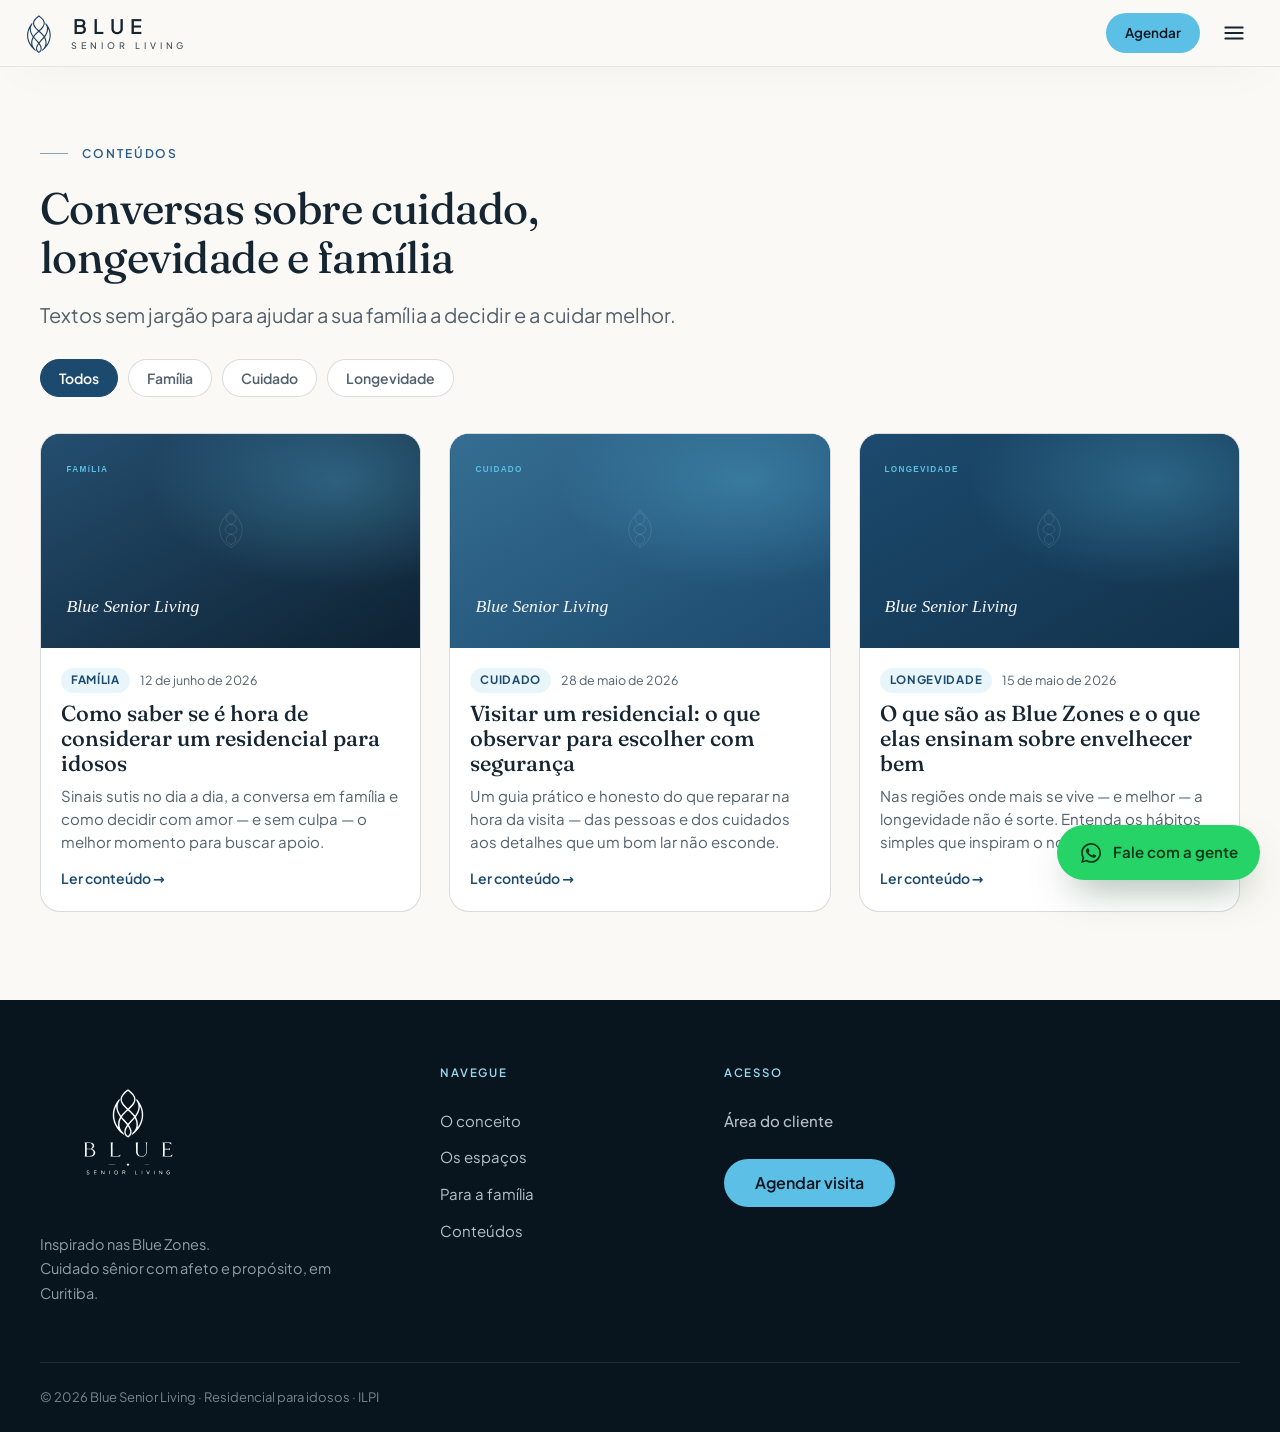
==== commit 6279a3b8: "copy: humaniza os textos do blog Passe com a skill humanizer-pt-br no corpo dos 3 posts (fonte: blog" ====
--- a/blog/index.html
+++ b/blog/index.html
@@ -33,8 +33,8 @@
         <a href="../index.html#trabalhe">Trabalhe conosco</a>
       </nav>
       <div class="nav__actions">
-        <a class="link-app" href="https://app.blueseniorliving.com.br" target="_blank" rel="noopener noreferrer">
-          <svg aria-hidden="true" viewBox="0 0 24 24" fill="none" stroke="currentColor" stroke-width="1.7" stroke-linecap="round" stroke-linejoin="round"><path d="M14 4h6v6M20 4l-9 9"/><path d="M18 14v5a1 1 0 0 1-1 1H5a1 1 0 0 1-1-1V7a1 1 0 0 1 1-1h5"/></svg>
+        <a class="btn-app" href="https://app.blueseniorliving.com.br" target="_blank" rel="noopener noreferrer">
+          <svg aria-hidden="true" viewBox="0 0 24 24" fill="none" stroke="currentColor" stroke-width="1.8" stroke-linecap="round" stroke-linejoin="round"><path d="M20 21v-2a4 4 0 0 0-4-4H8a4 4 0 0 0-4 4v2"/><circle cx="12" cy="7" r="4"/></svg>
           <span>Área do cliente</span>
         </a>
         <a class="btn btn--primary nav__cta" href="../index.html#agendar"><span class="nav__cta--full">Agendar visita</span><span class="nav__cta--mini">Agendar</span></a>
@@ -79,7 +79,7 @@
       <div class="wrap">
         <p class="eyebrow">Conteúdos</p>
         <h1 class="blog-hero__title">Conversas sobre cuidado, longevidade e família</h1>
-        <p class="blog-hero__lead">Textos calorosos e sem jargão para ajudar a sua família a decidir e a cuidar melhor.</p>
+        <p class="blog-hero__lead">Textos sem jargão para ajudar a sua família a decidir e a cuidar melhor.</p>
       </div>
     </header>
     <div class="wrap">
--- a/assets/css/styles.css
+++ b/assets/css/styles.css
@@ -86,7 +86,7 @@
   /* ---- Espaçamento (base 4px) ---- */
   --s-4: 4px;  --s-8: 8px;   --s-12: 12px; --s-16: 16px; --s-20: 20px;
   --s-24: 24px; --s-32: 32px; --s-48: 48px; --s-64: 64px; --s-80: 80px; --s-120: 120px;
-  --section-pad: clamp(72px, 10vw, 136px);
+  --section-pad: clamp(56px, 7vw, 96px); /* respiro entre seções — compacto, navegação ágil */
   --wrap: 1200px;
 
   /* ---- Raios: cantos suaves, botões pill ---- */
@@ -300,6 +300,31 @@
 }
 .link-app svg { width: 14px; height: 14px; }
 .link-app:hover { opacity: 1; text-decoration: underline; text-underline-offset: 5px; }
+
+/* Área do cliente — botão de destaque, adaptado aos dois estados da barra:
+   vidro fosco sobre o vídeo (topo) e navy sólido com a barra clara (rolada). */
+.btn-app {
+  display: inline-flex; align-items: center; gap: 9px;
+  font-weight: 600; font-size: 13.5px; letter-spacing: .02em; line-height: 1;
+  padding: 13px 22px; border-radius: var(--r-pill); white-space: nowrap;
+  color: #fff; background: rgba(255, 255, 255, .13);
+  border: 1px solid rgba(255, 255, 255, .42);
+  backdrop-filter: blur(6px); -webkit-backdrop-filter: blur(6px);
+  transition: background var(--dur-base) var(--ease), color var(--dur-base) var(--ease),
+    border-color var(--dur-base) var(--ease), transform var(--dur-base) var(--ease),
+    box-shadow var(--dur-base) var(--ease);
+}
+.btn-app svg { width: 16px; height: 16px; flex: none; }
+.btn-app:hover { background: #fff; color: var(--navy-700); border-color: #fff; transform: translateY(-1px); }
+.nav.is-scrolled .btn-app {
+  background: var(--navy-600); border-color: var(--navy-600); color: #fff;
+  backdrop-filter: none; -webkit-backdrop-filter: none;
+  box-shadow: 0 10px 22px -14px rgba(28, 74, 110, .55);
+}
+.nav.is-scrolled .btn-app:hover {
+  background: var(--navy-700); border-color: var(--navy-700); color: #fff;
+  transform: translateY(-1px);
+}
 
 .nav__cta { padding: 13px 24px; font-size: 14px; }
 .nav__cta--mini { display: none; }
@@ -840,6 +865,33 @@
   background: linear-gradient(180deg, var(--navy-950) 0%, rgba(8, 21, 31, .87) 36%, rgba(12, 34, 51, .8) 100%);
 }
 .section--concept > .wrap { position: relative; z-index: 1; }
+
+/* ===================== Emblema 3D flutuante (companheiro de scroll) =====================
+   Detalhe premium: fixo no CENTRO da tela, gira com a rolagem
+   (assets/js/brand3d.js); as seções do trajeto abrem um corredor central
+   para ele. Nunca intercepta clique e só existe no desktop (≥1280px). */
+.brand-float {
+  position: fixed; z-index: 40;
+  top: 50%; left: 50%;
+  transform: translate(-50%, -50%);
+  width: clamp(220px, 20vw, 300px);
+  aspect-ratio: 3 / 4;
+  pointer-events: none;
+  opacity: 0; /* fade/escala/desfoque conduzidos pelo JS */
+  will-change: opacity, transform, filter;
+}
+.brand-float canvas { width: 100%; height: 100%; display: block; }
+@media (max-width: 1279px) { .brand-float { display: none; } }
+
+/* ---- Corredor central: só as seções navy do trajeto do emblema
+       (Conceito → Pilares → Método) abrem espaço para ele; da quebra
+       clara em diante o site segue no layout original ---- */
+@media (min-width: 1280px) {
+  :root { --spine: clamp(300px, 26vw, 400px); }
+  .concept { grid-template-columns: 1fr 1fr; column-gap: var(--spine); }
+  .pcare { grid-template-columns: 1fr 1fr; column-gap: var(--spine); }
+  .method { grid-template-columns: 1fr 1fr; column-gap: var(--spine); }
+}
 
 /* ===================== Lightbox das acomodações ===================== */
 /* O botão e o <picture> precisam preencher o figure (que tem aspect-ratio),
@@ -917,7 +969,7 @@
 }
 
 @media (max-width: 1280px) {
-  .nav__links, .nav__actions .link-app { display: none; }
+  .nav__links, .nav__actions .link-app, .nav__actions .btn-app { display: none; }
   .nav__toggle { display: inline-flex; }
   .nav__cta { padding: 12px 18px; font-size: 13.5px; }
   .nav__cta--full { display: none; }
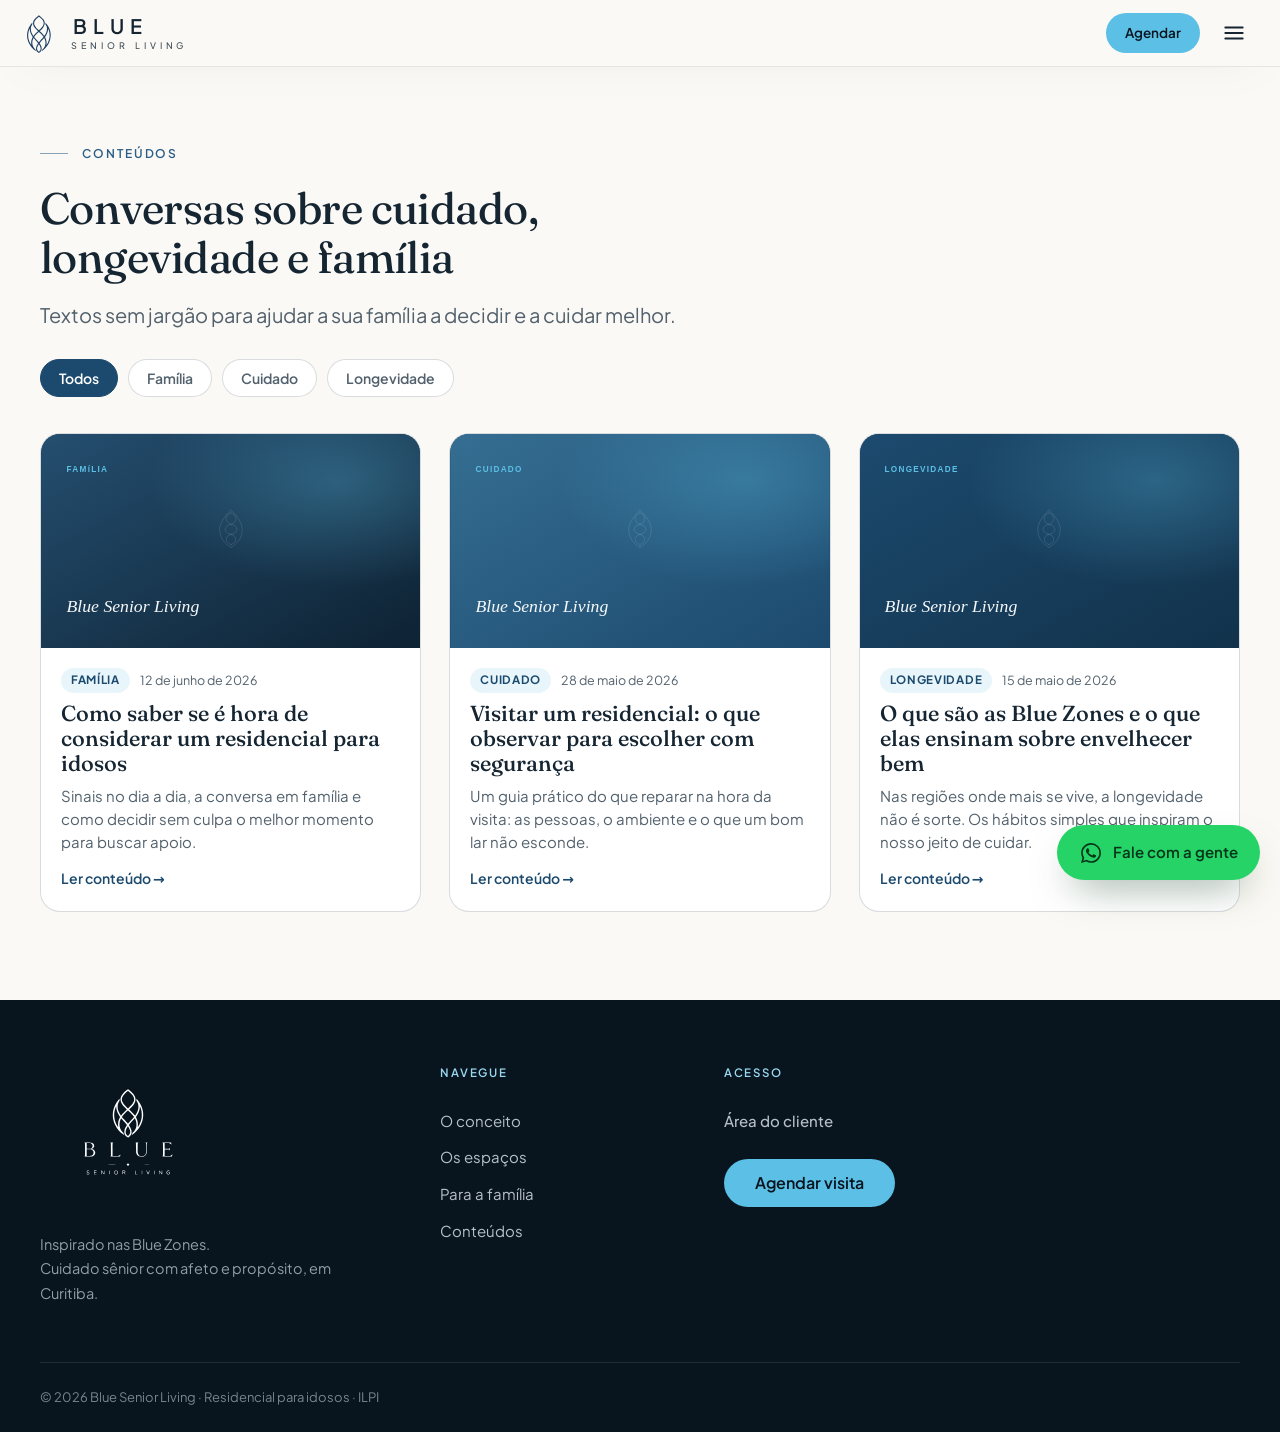
==== commit 219cf1b1: "copy: aplica propostas aprovadas de home, SEO e blog Segundo passe com a skill humanizer-pt-br, nos " ====
--- a/blog/index.html
+++ b/blog/index.html
@@ -4,13 +4,13 @@
   <meta charset="UTF-8">
   <meta name="viewport" content="width=device-width, initial-scale=1.0">
   <title>Conteúdos · Blue Senior Living</title>
-  <meta name="description" content="Textos sobre cuidado sênior, longevidade e família — para ajudar a decidir e a cuidar melhor, com afeto e sem jargão.">
+  <meta name="description" content="Textos sobre cuidado sênior, longevidade e família, para ajudar a sua família a decidir e a cuidar melhor.">
   <meta name="theme-color" content="#0E2233">
   <link rel="canonical" href="https://blueseniorliving.com.br/blog/">
   <meta property="og:type" content="website">
   <meta property="og:locale" content="pt_BR">
   <meta property="og:title" content="Conteúdos · Blue Senior Living">
-  <meta property="og:description" content="Textos sobre cuidado sênior, longevidade e família — para ajudar a decidir e a cuidar melhor, com afeto e sem jargão.">
+  <meta property="og:description" content="Textos sobre cuidado sênior, longevidade e família, para ajudar a sua família a decidir e a cuidar melhor.">
   <meta property="og:image" content="https://blueseniorliving.com.br/assets/img/hero-poster.jpg">
   <meta name="twitter:card" content="summary_large_image">
   <link rel="icon" href="../assets/img/favicon.svg" type="image/svg+xml">
@@ -96,7 +96,7 @@
           <span class="post-card__body">
             <span class="post-card__meta"><span class="post-card__cat">Família</span><time datetime="2026-06-12">12 de junho de 2026</time></span>
             <h2 class="post-card__title">Como saber se é hora de considerar um residencial para idosos</h2>
-            <p class="post-card__excerpt">Sinais sutis no dia a dia, a conversa em família e como decidir com amor — e sem culpa — o melhor momento para buscar apoio.</p>
+            <p class="post-card__excerpt">Sinais no dia a dia, a conversa em família e como decidir sem culpa o melhor momento para buscar apoio.</p>
             <span class="post-card__more">Ler conteúdo →</span>
           </span>
         </a>
@@ -107,7 +107,7 @@
           <span class="post-card__body">
             <span class="post-card__meta"><span class="post-card__cat">Cuidado</span><time datetime="2026-05-28">28 de maio de 2026</time></span>
             <h2 class="post-card__title">Visitar um residencial: o que observar para escolher com segurança</h2>
-            <p class="post-card__excerpt">Um guia prático e honesto do que reparar na hora da visita — das pessoas e dos cuidados aos detalhes que um bom lar não esconde.</p>
+            <p class="post-card__excerpt">Um guia prático do que reparar na hora da visita: as pessoas, o ambiente e o que um bom lar não esconde.</p>
             <span class="post-card__more">Ler conteúdo →</span>
           </span>
         </a>
@@ -118,7 +118,7 @@
           <span class="post-card__body">
             <span class="post-card__meta"><span class="post-card__cat">Longevidade</span><time datetime="2026-05-15">15 de maio de 2026</time></span>
             <h2 class="post-card__title">O que são as Blue Zones e o que elas ensinam sobre envelhecer bem</h2>
-            <p class="post-card__excerpt">Nas regiões onde mais se vive — e melhor — a longevidade não é sorte. Entenda os hábitos simples que inspiram o nosso jeito de cuidar.</p>
+            <p class="post-card__excerpt">Nas regiões onde mais se vive, a longevidade não é sorte. Os hábitos simples que inspiram o nosso jeito de cuidar.</p>
             <span class="post-card__more">Ler conteúdo →</span>
           </span>
         </a>
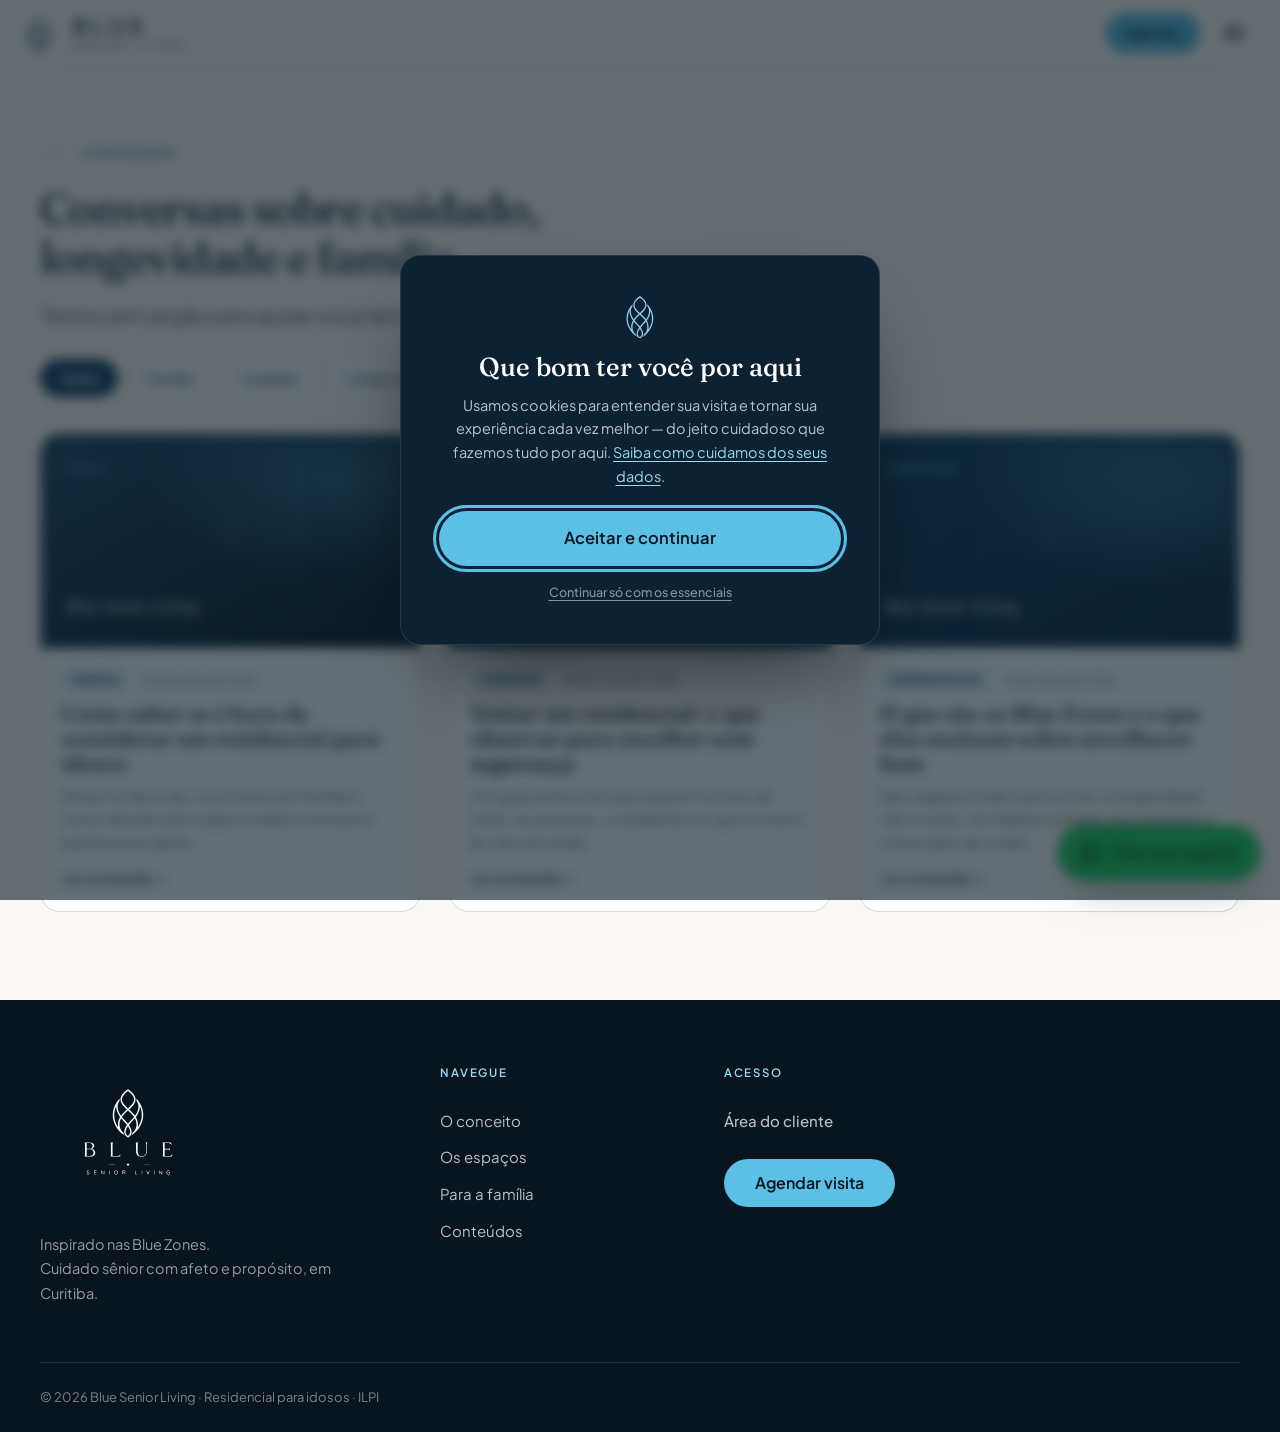
==== commit f18a82b3: "Pre-lancamento: bloqueia indexacao em buscadores - noindex/nofollow/noarchive/nosnippet/noimageindex" ====
--- a/blog/index.html
+++ b/blog/index.html
@@ -3,6 +3,9 @@
 <head>
   <meta charset="UTF-8">
   <meta name="viewport" content="width=device-width, initial-scale=1.0">
+  <!-- Site em pré-lançamento: fora de buscadores até a abertura -->
+  <meta name="robots" content="noindex, nofollow, noarchive, nosnippet, noimageindex" />
+  <meta name="googlebot" content="noindex, nofollow, noarchive, nosnippet, noimageindex" />
   <title>Conteúdos · Blue Senior Living</title>
   <meta name="description" content="Textos sobre cuidado sênior, longevidade e família, para ajudar a sua família a decidir e a cuidar melhor.">
   <meta name="theme-color" content="#0E2233">
@@ -17,6 +20,7 @@
   <link rel="preload" href="../assets/fonts/fraunces.woff2" as="font" type="font/woff2" crossorigin><link rel="preload" href="../assets/fonts/plus-jakarta-sans.woff2" as="font" type="font/woff2" crossorigin>
   <link rel="stylesheet" href="../assets/css/styles.css">
   <link rel="stylesheet" href="../assets/css/blog.css">
+  <script src="../assets/js/consent.js" defer></script>
   <script src="../assets/js/drawer.js" defer></script>
 </head>
 <body class="blog-page">
--- a/assets/css/styles.css
+++ b/assets/css/styles.css
@@ -891,6 +891,51 @@
   .concept { grid-template-columns: 1fr 1fr; column-gap: var(--spine); }
   .pcare { grid-template-columns: 1fr 1fr; column-gap: var(--spine); }
   .method { grid-template-columns: 1fr 1fr; column-gap: var(--spine); }
+}
+
+/* ===================== Consentimento de cookies (LGPD) =====================
+   Modal central com escolha antes de navegar: "Aceitar" dominante,
+   "só essenciais" presente e a um clique (exigência da LGPD). */
+.consent {
+  position: fixed; inset: 0; z-index: 170;
+  display: flex; align-items: center; justify-content: center;
+  padding: clamp(16px, 4vw, 40px);
+  background: rgba(8, 21, 31, .62);
+  backdrop-filter: blur(6px); -webkit-backdrop-filter: blur(6px);
+  opacity: 0; transition: opacity var(--dur-slow) var(--ease);
+}
+.consent.is-in { opacity: 1; }
+.consent__card {
+  width: min(480px, 100%);
+  background: var(--navy-900); color: rgba(233, 241, 248, .9);
+  border: 1px solid var(--line-light-soft); border-radius: var(--r-card);
+  padding: clamp(26px, 4vw, 38px);
+  box-shadow: 0 40px 90px -40px rgba(0, 0, 0, .8);
+  text-align: center;
+  transform: translateY(16px) scale(.98);
+  transition: transform var(--dur-slow) var(--ease);
+}
+.consent.is-in .consent__card { transform: none; }
+.consent__emblem { width: 34px; height: 44px; margin: 0 auto 14px; display: block; filter: brightness(0) saturate(100%) invert(78%) sepia(23%) saturate(624%) hue-rotate(164deg) brightness(97%) contrast(93%); }
+.consent__title {
+  font-family: var(--font-display); font-weight: 500; font-size: clamp(21px, 2.4vw, 26px);
+  color: #fff; line-height: 1.2; margin-bottom: 10px;
+}
+.consent__text { font-size: 14.5px; line-height: 1.65; color: rgba(233, 241, 248, .78); max-width: 40ch; margin-inline: auto; }
+.consent__text a { color: var(--celeste-300); text-decoration: underline; text-underline-offset: 3px; }
+.consent__actions { display: grid; gap: 12px; margin-top: 22px; justify-items: center; }
+.consent__actions .btn { width: 100%; }
+.consent__essentials {
+  background: none; border: 0; cursor: pointer;
+  font-family: var(--font-ui); font-size: 12.5px; font-weight: 500;
+  color: rgba(233, 241, 248, .55); padding: 6px 10px;
+  text-decoration: underline; text-underline-offset: 3px;
+  transition: color var(--dur-fast) var(--ease);
+}
+.consent__essentials:hover { color: rgba(233, 241, 248, .85); }
+@media (max-width: 560px) {
+  .consent { align-items: flex-end; padding: 0; }
+  .consent__card { width: 100%; border-radius: var(--r-card) var(--r-card) 0 0; padding-bottom: calc(26px + env(safe-area-inset-bottom)); }
 }
 
 /* ===================== Lightbox das acomodações ===================== */
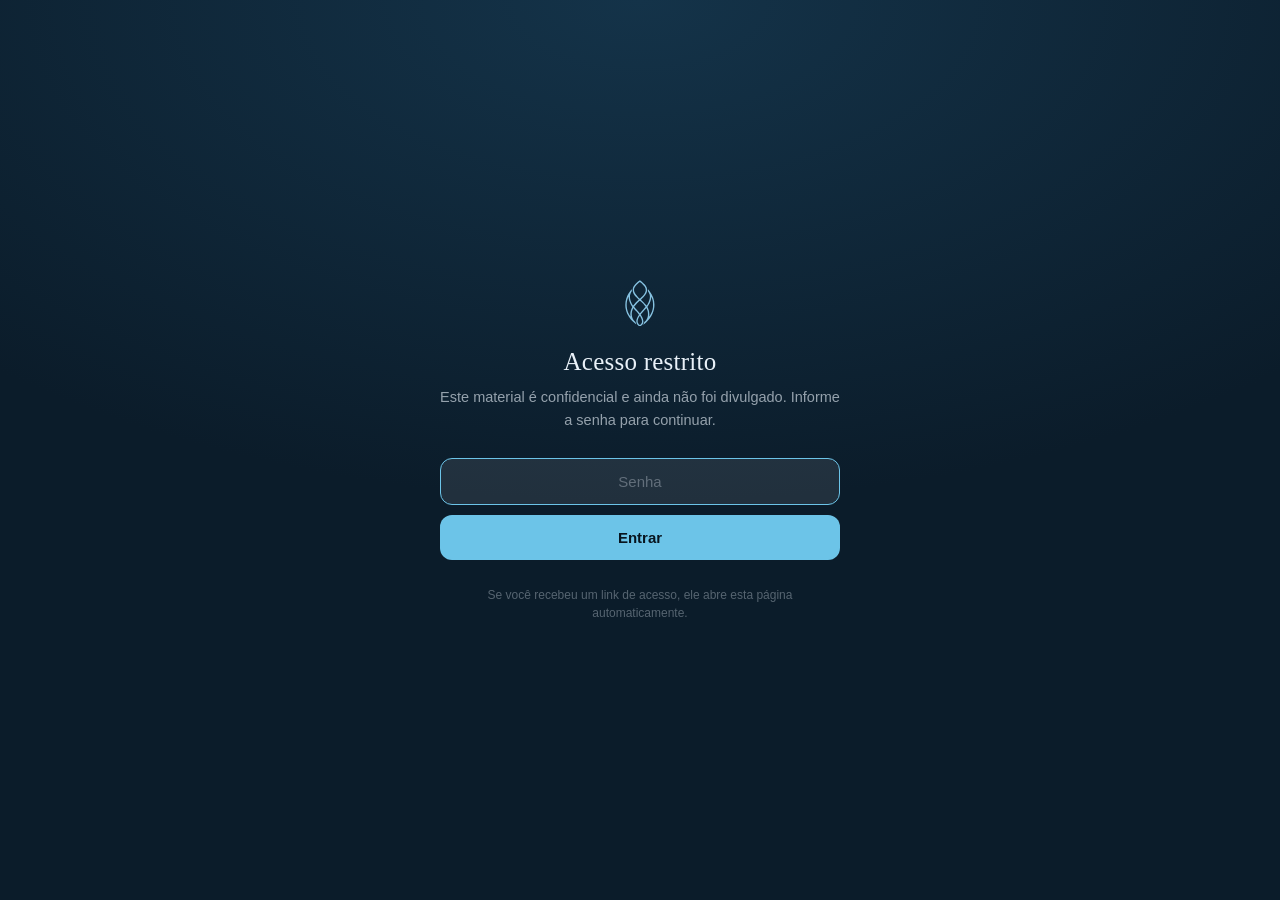
==== commit bfa0b947: "Pre-lancamento: tranca o site atras de senha Ate a abertura, o site fica criptografado (AES-256-GCM," ====
--- a/blog/index.html
+++ b/blog/index.html
@@ -1,177 +1,187 @@
 <!DOCTYPE html>
 <html lang="pt-BR">
 <head>
-  <meta charset="UTF-8">
-  <meta name="viewport" content="width=device-width, initial-scale=1.0">
-  <!-- Site em pré-lançamento: fora de buscadores até a abertura -->
-  <meta name="robots" content="noindex, nofollow, noarchive, nosnippet, noimageindex" />
-  <meta name="googlebot" content="noindex, nofollow, noarchive, nosnippet, noimageindex" />
-  <title>Conteúdos · Blue Senior Living</title>
-  <meta name="description" content="Textos sobre cuidado sênior, longevidade e família, para ajudar a sua família a decidir e a cuidar melhor.">
-  <meta name="theme-color" content="#0E2233">
-  <link rel="canonical" href="https://blueseniorliving.com.br/blog/">
-  <meta property="og:type" content="website">
-  <meta property="og:locale" content="pt_BR">
-  <meta property="og:title" content="Conteúdos · Blue Senior Living">
-  <meta property="og:description" content="Textos sobre cuidado sênior, longevidade e família, para ajudar a sua família a decidir e a cuidar melhor.">
-  <meta property="og:image" content="https://blueseniorliving.com.br/assets/img/hero-poster.jpg">
-  <meta name="twitter:card" content="summary_large_image">
-  <link rel="icon" href="../assets/img/favicon.svg" type="image/svg+xml">
-  <link rel="preload" href="../assets/fonts/fraunces.woff2" as="font" type="font/woff2" crossorigin><link rel="preload" href="../assets/fonts/plus-jakarta-sans.woff2" as="font" type="font/woff2" crossorigin>
-  <link rel="stylesheet" href="../assets/css/styles.css">
-  <link rel="stylesheet" href="../assets/css/blog.css">
-  <script src="../assets/js/consent.js" defer></script>
-  <script src="../assets/js/drawer.js" defer></script>
+<meta charset="UTF-8">
+<meta name="viewport" content="width=device-width, initial-scale=1.0">
+<meta name="robots" content="noindex, nofollow, noarchive, nosnippet, noimageindex">
+<meta name="googlebot" content="noindex, nofollow, noarchive, nosnippet, noimageindex">
+<meta name="theme-color" content="#0E2233">
+<title>Blue Senior Living</title>
+<link rel="icon" href="../assets/img/favicon.svg" type="image/svg+xml">
+<style>
+  *, *::before, *::after { box-sizing: border-box; }
+  html, body { height: 100%; }
+  body {
+    margin: 0; background: #0b1c2a; color: #e9f1f8;
+    font-family: "Plus Jakarta Sans", -apple-system, BlinkMacSystemFont, "Segoe UI", Roboto, sans-serif;
+    display: flex; align-items: center; justify-content: center; padding: 24px;
+    background-image: radial-gradient(120% 90% at 50% 0%, #143349 0%, #0b1c2a 62%);
+  }
+  .g-card {
+    width: min(400px, 100%); text-align: center;
+    animation: g-in .6s cubic-bezier(.22,1,.36,1) both;
+  }
+  @keyframes g-in { from { opacity: 0; transform: translateY(10px); } }
+  .g-mark { width: 38px; height: 48px; margin: 0 auto 22px; display: block; opacity: .92;
+    filter: brightness(0) saturate(100%) invert(78%) sepia(23%) saturate(624%) hue-rotate(164deg) brightness(97%) contrast(93%); }
+  .g-title { font-family: Fraunces, Georgia, "Times New Roman", serif; font-weight: 450;
+    font-size: 25px; letter-spacing: .01em; margin: 0 0 10px; }
+  .g-sub { font-size: 14.5px; line-height: 1.6; color: rgba(233,241,248,.62); margin: 0 0 26px; }
+  .g-body { transition: opacity .3s ease; }
+  .is-checking .g-body { opacity: 0; pointer-events: none; }
+  .g-field { display: flex; flex-direction: column; gap: 10px; }
+  .g-input {
+    width: 100%; padding: 14px 16px; font: inherit; font-size: 15px; text-align: center;
+    letter-spacing: .06em; color: #e9f1f8; background: rgba(255,255,255,.06);
+    border: 1px solid rgba(233,241,248,.18); border-radius: 12px; outline: none;
+    transition: border-color .2s ease, background .2s ease;
+  }
+  .g-input::placeholder { color: rgba(233,241,248,.32); letter-spacing: normal; }
+  .g-input:focus { border-color: #6cc4e8; background: rgba(255,255,255,.09); }
+  .g-btn {
+    width: 100%; padding: 14px 18px; font: inherit; font-size: 15px; font-weight: 600;
+    color: #08151f; background: #6cc4e8; border: 0; border-radius: 12px; cursor: pointer;
+    transition: filter .2s ease, transform .12s ease;
+  }
+  .g-btn:hover:not(:disabled) { filter: brightness(1.07); }
+  .g-btn:active:not(:disabled) { transform: translateY(1px); }
+  .g-btn:disabled { opacity: .6; cursor: default; }
+  .g-err { margin: 14px 0 0; font-size: 13.5px; color: #ff9d9d; }
+  .g-foot { margin: 26px 0 0; font-size: 12px; color: rgba(233,241,248,.34); line-height: 1.5; }
+</style>
 </head>
-<body class="blog-page">
-  <a class="skip-link" href="#conteudo">Pular para o conteúdo</a>
-  <header class="nav is-scrolled blog-nav">
-    <div class="nav__inner">
-      <a class="brand" href="../index.html" aria-label="Blue Senior Living — início">
-        <img class="brand__emblem-img" src="../assets/logo/emblem.svg" alt="" width="30" height="46">
-        <span class="brand__text"><span class="brand__name">BLUE</span><span class="brand__sub">SENIOR LIVING</span></span>
-      </a>
-      <nav class="nav__links" aria-label="Navegação principal">
-        <a href="../index.html">Início</a>
-        <a href="index.html" aria-current="page">Conteúdos</a>
-        <a href="../index.html#trabalhe">Trabalhe conosco</a>
-      </nav>
-      <div class="nav__actions">
-        <a class="btn-app" href="https://app.blueseniorliving.com.br" target="_blank" rel="noopener noreferrer">
-          <svg aria-hidden="true" viewBox="0 0 24 24" fill="none" stroke="currentColor" stroke-width="1.8" stroke-linecap="round" stroke-linejoin="round"><path d="M20 21v-2a4 4 0 0 0-4-4H8a4 4 0 0 0-4 4v2"/><circle cx="12" cy="7" r="4"/></svg>
-          <span>Área do cliente</span>
-        </a>
-        <a class="btn btn--primary nav__cta" href="../index.html#agendar"><span class="nav__cta--full">Agendar visita</span><span class="nav__cta--mini">Agendar</span></a>
-        <button class="nav__toggle" type="button" aria-label="Abrir menu" aria-expanded="false" aria-controls="mobile-menu" data-menu-toggle>
-          <svg aria-hidden="true" viewBox="0 0 24 24" fill="none" stroke="currentColor" stroke-width="1.8" stroke-linecap="round"><path d="M4 7h16M4 12h16M4 17h16"/></svg>
-        </button>
-      </div>
-    </div>
-  </header>
+<body>
+<main class="g-card is-checking" id="g-gate">
+  <img class="g-mark" src="../assets/logo/emblem.svg" alt="" width="38" height="48">
+  <div class="g-body">
+    <h1 class="g-title">Acesso restrito</h1>
+    <p class="g-sub">Este material é confidencial e ainda não foi divulgado. Informe a senha para continuar.</p>
+    <form class="g-field" id="g-form" autocomplete="off">
+      <input class="g-input" id="g-pw" type="password" placeholder="Senha" aria-label="Senha de acesso"
+             autocomplete="current-password" spellcheck="false" autocapitalize="off">
+      <button class="g-btn" id="g-btn" type="submit">Entrar</button>
+    </form>
+    <p class="g-err" id="g-err" role="alert" hidden></p>
+    <p class="g-foot">Se você recebeu um link de acesso, ele abre esta página automaticamente.</p>
+  </div>
+  <noscript><p class="g-sub">É necessário ativar o JavaScript para abrir esta página.</p></noscript>
+</main>
+<script id="bsl-payload" type="application/json">{"s":"/Fmgp2ha9/ODjnhdUXy9BA==","i":"DRQlas2vycU35Owo","c":"cRCPU384UjmMo7XfSokw4ydcG4fStksHKaEqMFEzE/aUWv2rV1KB3lRt+JrosFgWqil3v1YJ+P+FIIJr966T7C/UVGyzFymcRtt+z37lFOEXfnsTM9P4JI2yBO/jlGezhIGo6xgg22Lb1OjV/ODAdbW6E2KK5HHhuzb6NBvMHY8it08KT629FKk9Jn2nipshQXUu0Zfn8dsECojrb5OtQxppjtLFzZYdwiPLX4GVxIDo/F9QKkbW3Nl12dxB0mtUdlxLm8TgD7ZP93lZNBwt2rD9icOODZo7HJ3TwSqwu06Kjjw6R5MBSFQVjKRqsvD6xu9DeOOKdUBI61VUz66MR4ClG+LHzZbC2nVW6C1GHQp4ysLFMv+IwyY5gkK9vDVHkOBJGm/KX//RFG/Bby1eFvC7gZkK5e2BqRN9naRf33/A1WP37Nei5Ly+r7KTQJLZUjL+ai9nqTdbD4akxm7k/j1BXtWq9gLCQ12q6OXRIq9kTuCzkzIABA9pbGnRkP2am+DcSCNqyGDy1nEPgNW2PJ0jv7opUXmGzWkuxExyhUjsHAIDzo5eAfgYywoGWK+aJmK5Qz5An/BsMEBavNtc3CvBhRGY8hMMNqXcur7KuDXTXnuyBaAsPHjq/ykkm83OWGoYr8Gq1T96y7cWE1JkcLXCpxG4box7zRMDV5rTiVLkhjxOenE1e4XAQPzlKxQXargBtG/rpgNKdrXdB6XOlRxnFL6uh7JyG+AQsL6EB0dxSDcoqMBq037OZDl/3QPqJTlHq8wcum2hmB+FbQKUBQOml+GeibFrXAlmCakxm8iYPezCrpyH8cH0KIgDN/[base64]/RKxr4kiskL8ilG6ORyDfV5vtj7l5pS/N7Cc5d+BtgjbrM9/TiaUbhLGsBhXkcfh551Jakrrnn+vgDp7UVaSm/mZwrgZJM1oz/pEz+W1aglIc0bXy9TXhs17z2QPMd2IF5MlwIuDRnD8R2aK9md8c4xOJduEVMUoGw4nWikBJc02XFYxD04zoiM+G6MhE4KLKLcm2TK8Cu1q1oP06UJfu0wznsIWMRhWr75Ezgab8D/GR2BaiMwyeGq7qq0jAD/YTG/[base64]/OjAk+HYe+dTeNCpOBZ3bXvvYWh9mT7yodI4WF9YbD9FPBv3pBzS4DEmYRRHqHUIvwroC7dTxqR2taQl1auG9AMDue65G8rEuh2mlUzbrtD6Hg/0UGiUdIDnArs/2BweOAdVK0gso0ppcaGpbjFBpguCWyXVc6VnMfI3MPBgIKBybIaDARSUKRtskp5XhH4ofDRzrigTXxiyNeODPQzrrsJ6G6odlcLHA7X4Fl86+YGXakJILNj3RvaJTBaCAcXHRI2D2VzCp0fbf8/Yd8GDsdsZqQ8EFs2yf30E5lTJQP53IhBrfGZUurcJs5DHtBS4mJ67YZa+jne0S9yNeKs5UE0SnclDNY83MbQtzGg/hlaHjkZZimH68qMw+4+rtt4ZLqJqCeHF2TV9xktIAhUroOgrQZxBgJpgBuNwsCrRSvFQVzebiczjFl1Tqkg8of5wEEEhZu7qVZk/ZYc7l30l10mZ1pDFV3O4QxxhU7b7KzKU5sqWZ/+SPQEFDOHqNm++ibQDyiE69bucJeJPyPbdCBwf+U1NPAQCwkKUk1WrY0s1aOheVYxYD7MJDvZ2NuQp4gA4FttFJkun96w3Q1Nz3ygePINsjBzt4RcVKS24MY84E3FKjlbLwDvz/Pfia0sm2wzqtY2zOvcKfiKIoV+rZzFYLjny+gJDVN3pM+S/A8gHebxyr0Dd4+wjQWJx7duM6jMH7mRi06Ieh6c+AnLgtS4ML8Bt1A598HlfS5S39mdOrvJX858fXneEQv0lw2rlwIeiMoNjrEDb6mOS3TPDdcAYuiypgfkzx6+hBfuaB37D0yA6Y/L7QRw0Z0y1dBQgjcYD8ePEHGhmsY9ALzULFPmT7FqHkEMjex/IfG536wQcY1hqyl+DMHXqOy3eFsTRnzFfx6AtWEVgK4UwSGnEQtZLA7IYUIgaACmYBce1ZVcbRqqqZaGrjouatKDdGC3W69Um1qAz3SymR3Ixv/+LSyAwig8l472qGeBtLxO4Nam/mrRv6xpbScutpS8p1m6qwP+gXi2qZVFOs8e6vNSy8WBRlS4/dmshUyRVatPILK+oREIdAklbprIzc97+vz1XGxQo3LnvU2yIOsRODSewl11AGv+F937VUFe9wMG3YOWSHlCwSxT33x1K5umhawK4Grvd1awPAx8vJ6qdwF2qoL7RIIHWAntu/OsUjZlZxyqKvryrkU0gjWZ8LyQyDDOJ0bPFLtoJquMxz29CwptSWw/E2K50IYOuHUNrYbTfPfrINo0MT5VSE80nyUATL+ap0cDnDWWSiYqTqUl9VP23Jg3cKxiwCxO1OEQ9fdoSMFv48m3pPj9CE9rg8Ayji8PtlGdi5py8p+vCeBka10LM0AcU5xwIDfHopBlXdbU/p/1UwmF4Kv0tLNMBENxjQrvdbRXaX1mKBSSAx9RuX7T99nvcqUJaDxZj6LOhFGs1MJ9/+9fyIzThyLZjxKHxhl8YQ40BVkyLobzOUVdwlMTy9yfw9neybw/sVLJFNop62vzZXbrH3QjjUHEg3Cqh5++uAdxwdBDBCsrvyYT10GJALoPPQPP0Fs+90S8mQlzlmT1TzLQ2SDPSL9gcDXPyoVj1LNBAwQ/j+yrAn28W0sbw9m7pLxISZOlMLLiryddAT2IhjrqasN+lgY3aSBQSQ1AhQ9tedd1rSX2juIN/AtbTq8YFbSNd6u+vuZrcKeOxq95TeI3HzphPUIbs77UmLC2C+zeLtQww6sLhOZmgZbTtTGIGus2QZz26NcyDEXeZrqafa2/1aWVUaYVVdJ8Zl4spYRSvHE/Hcwhtt7zoXTaRiJurWXbdIr7N3I1zO9TK6NGPqmnqS2YhfOW+nqB5sbxhYmhMq1qrBrF1vRx8truyIZ/OBQJdVjWw8FygZb/U3ZOgHUjF0ek1WoUVmYhHChS8XxipbB68lfUAP06c4xtoyR0v2VtYo7/0uTeFySB6fjj68bXRCNe9Yhhqut+87v0AMXDHExFtMKBvJo+Q2zArANCAizTF+D8ps78DrSXCUdOr4BRx/2qbqKYFFV0WDQuhV+EtQWGvJ4yWZoxaIsj9Knn055v83DwqFk6Buk13m4YnMGtCYNZbhTp0V1KcS87qSu4J7YuQkJ74cZu52midVH54tq8M4R629hwZlkEgb3gKM2Ib6GZ/NPXE8Q0bcgNMBgNVcuTMOUOEpd4pSdT2lnUp6j+WmcNGHl7k+gb00Pe/244ovaoh/zydyPfmGAf9PYavVjQJx+80asR2Sr3LK+mfAEDEpyCTJaSRWwgvKL4/R+fsW8wP7Fq4v95KKb/My37nFfi3L4F7DVeehx8x33PR6SomRzEfRiocP1htTVIx+XZyckQFT1mH8K6HY+PQa/Iy3qd60OfGYiVAvFRUXAogw63Gp/PyS6JwKpVE+2FaZhBFzDzWvDm9/[base64]/RenkUBF9yw4IDK6SeT0IXN5qWmEH2DtQAy8Md1xgvZAEa0575uivh/0TPd4rq5CTdr+QAtjHOdLKI51MeWZamoZ6gMhDJXJjY+sX52JRLAVk7zI7VVzzFyYllI/wQVCBLNVOkcO7l/sx6ksJRibh+omWnIBFmSIEOQ/8moJoupzWokTccQG9rSggpM+NU2TxWw5RtnmgGwL595rSltmdDU8XgyqX67TcmyooFeprISrEZ+QnPCwRvGWth2gWKzFehq9FPnlSi/fX1cYWZhSqgt10K5xJMG5WRNm+ezcMq+hcUr7+rx6azt9kVCQdrwvfHQ+9vobzK/9eU3AaSlYQLeaGgPJ20onSFut5BUPwYpuzbtXlq+vP1xJyXnt6lKVVQ139RPY+IPNIt9r1I7CN5OLP32b24Q/9kIayc7CiqlpLHIwZXoMVnK+M0siQ4nXQ0Db85m0V4w5cskiZE1aPHgMRcSq2Kgr3Cdk5LAfRbsrVsGn4OSm20qM+LWy5UJxSVq3ZIYVPcvsHpWQJe7Z7iYsuaQA5gBKI4PTp/RXXJKobkRcpw7MqwxsEzGVNfZT2WpE1wA2s2qP1hCzcqdVy4bPyevHyrCZ7X+btDffiAR8S349zRDk37g977OaohiOf+4LMNAAzF4mmDzchP4uKPQOl/JWTIrA/0xz3CLPzVQ8fBv+O0vOFv0Ve+rdzflPwmTvsaVUKX2cTqrlvkdHrKX7CmomwCwpA3VQSAcS4YBaGHwKgBi/A6IamqbUQtALIFLG1LKckUEsfkI8OjvEwiZUAYfylRRUwjLA/o3RirEeCbk4KZlHv31XX3hvt1HJCPwvv0hSo4uhU0+NHSjIMcMaEXp2k1E5w2DYvV9ZCNaMZ1I0ofuVZng1zrupmpLJFHX31f6UGLxJfq+O9fJsHIjHYK72a+wQrJfLB51wxMwILdbwYz/[base64]/2G+5VQC0G/d9wv05XIsmHnH0VAWQcFcGPgRCHY3pyJBElKvxjgB3CjBO2FTBB7/9qV/VdToZDVGVjBKfp3mWsEk4kea14jq3Aff5kKd8ivlVtUWJP4gAP6zUbtbJg5cfj/NBAB4hymrJgbnXruKV79SMpaNZKP/DyhiemkJCGiiH5WGLwpU/kYY7BL6l3xeMVp7X4OgPAV906granxTTjfOA9EfRaBDPBJ2kwGVMsqMxkD6SbsIQ3iNiF/MFL+ZGakA9Vb2N037bp7emyh+K5v6yuLhSG/eUWkFRfyy+1aEiplotPvDB0aENAPIgtgDx6LcHNhYhFhGuPEhSulF5oo/[base64]/MTnhAIzLm+vPqPcT78fDOVX/AJKIHno0HqOdtw1mx5daW51BZ0sDBzeA7wNMXTS7xFFCgFWypk2g8waKp1aHh2JnN/rqcIqp+YN4F7jsqc7HPKoR2NZPH1GheQX7PVNcv/FHfdJiZA+YSQ4PDF8KsYbdM7e/dvAR1QJQ2r0juQQ+k2nVySQKpGQDLaa9wxa90/Uv1wZ2BHum4JX1GRR/EG72XjCae1VnxFl8/z1kUe7xzAX3IZFIOhkmO5GNgDgGNmB6+jeTIoDdVxMKpsCmDY9w5WTOUOm/xIFmI4hmkjJB95p6p6NVTLOIXdE5xLG6Z7iHioEQ/uGl/4EQc2aVgy4Mb6rVqhS6ed58l7Vwb17VT48Vse5r4Nu+4qj2x+B0a4c1a/iVfQ/3wRISb+6RBOoFEw98G4iuxG2lzY2DF0d0zhbbwSv2s5fTKKryV//[base64]/wXCOR8gw+Bxbst9eInfv8lcMjVvUNO6JrT01pJzMHCEUpXGqxIgPgWHKVhRDT1hR2JHrnY7Zs0GBXxJBAixU6DjgLKgz5jhuQ7njd3lftODnYYZ/EzCLQbWw5YGIGRbxU6btH4ygm5xHCu4XtN9cZ/wEgv7ntkcveRjqWUrJVpdY0XlbETOCMLxry4aflui4NcAK3a3wUD+ihb0w5irZ0gmXpWfWUxgK0LtkeHGjm9Lj5Rfy++JgVW+vGBULqPuU/tz2GXoVZZad6fuUlW3Wuh9RofeyYmOk7TGjlDZAFCUUZa4jexA8fYwTGls59Lf5tdKDdSCHWcpa2ryljOaxzIFBukO/oCrLoPoBjpY4MDLclNG7mhe1W5Sn7flQXe2SlHaeLFQePg4e3dWDcMil07dKIozQgnwVSqzSLaXPHzL2qecgn0yfRWqMIMDClvXOjG+zYkjr2Xi/NrPefRXEMraedn4mOONL5Q/uiI8V+gM8WX0eeDhSYFRqPgFej91w6ERCh/5FlNnc5N5HZMD2rBF0k5a+H/Qhsvu9HyY7RHeZZt+y/[base64]/gC2C1Sxuk0dirNSKUu6jSWWS6i1mH0+MPBX99mcPZcOEvhBMYJvYTJBSmQRkDFr1IGlq6sdu1Keb+Uf5hxLLZ6fmYFQj7E9/5TFZVkGQI2d3K0Fjj8ikJDanPSWpx+tjpTBwBHrbcaZ9ZHBVckQ8EIzF/01P54A/sRnq9m00wdvd2vhwuMB8mYrEIAi4XR2ukmQfNFOakHjdFLnSY6eh2Oh2+e5x/eVNJsjz8fnpaQBxLlcqwzDmR4rmHdM81ws1tO+Tc3LbzMgVBL/dkUB2SbP9b0vJjXyzY+JCwo2E96XL1ijw4BEkd4iGriyGyg0vncfPPZlAeAqgLUCBCcLmICSY41DFvrPESSqjCAdgyBw0wuDwETHtnxVks3WPu1we/0t7XqMtA3DDQNW9s0mAJJGC2PeWCIh9hplWeefupX6Lkaht+mGTK1oudMYE0qxfRroQvk3SPRzzRgKK5FoU9eEthnpfNhwmpjRziaPDmtwo2rH902q1I0If+m2aQvP775aUPT84SojFc1IpbWA96dz8jTT3j+Hcv3qhiu4pqxNqeL9bjhbKTlOsolR2I7RPy8/ALBkoQDueiBQriZYsi2uu2/Q/[base64]/TBnk6v5ny3b+0DWgqjV8WVg/acEa7mqeyD4YUb9LyPXYEl8u11jLvxIvyb/1iKHZOyiQR2+jWo6EngUgO3JGurGHacA+r2dI6K6agsoPq6B3hV7+ehBV1QpK7bqMLcfZGSLykBE7s6tYpcygScXX9asqzfMofRBIaKsJJx0d23uqzXvo/yEJgLiCzKSgh6F1RCvYnteuT3YSes5k5wOlK9/arEoAyzmUslU/E9yAkOSfoR+KVFgbEgd8KsbtQOZZ6DEyK+VWZFS8pI6Rzg382+JJxAHZrB1NJyGr7APDTLA26qVzt7h9zNbxQ3YV7Q8rSgEogORstTihzuE4q1p3RXKFcZu3Opu2o1l9wye71IBp5hstgqncMh7fWrnfCGm/RwoEG2rN0VxZ2CcYNBOiriy0g9y2w8bBHp9Ab8qEJJm8jgKbqvvSSsyD2ysOykaHYenepTm6fcrciRffoSt8DbN+u9EL6Rg4bUaTVOdfX5knBRagNGR3zZkfNETmSLKPb3ryJYdwVAjLLpNt/KHZ6dVO7bFXcHnjLq6vSNxddxi3aP11SPSKC9u6aMiEs+HTJ4Wjeg0wTstr8oCq7iNWX6T+mEpJxm3Yym2DCyYbnxtmY9LqUAUby5UX8C9SWLo7uzgCVvpGXxfWtKCOeZ0R3uZ/IG9tZQZb67CLmJcTOqLn+/8QZ/VFvAjxApt/J+e+dA9C1r6MyOlwfAYAxYsKu2Rq0tvLh30z0rrZQxDh1J0L7Q92Ljf9d+KIHNf6aNoE0qWdXFxarIUD1yeHD2n5ibeN5awbQgpnj5NNKPHeYnRI1HXSJT7Vou9gHUtGw/hjcVPTnw82QFqsXkwFUiFnh4DNep8FWbHUkZzv3eAtPk+apzSS6WCssdS05EW0runL+VU72op0jGuCQUaShhBfn9LH9k9ARZjEcL/n4CBQQ2swUfQ3JJfys26v4JhddQvYaiWr+54vjIe6ndy1E2kRrdc0AC+6BVbZBb6BUTrDCWFsK6kYxYZGvWdi9E426fzuskNNsZ1i1qK9BiGu/g3luLVef+/[base64]/elUSDazJnWaizusrJL2Q2LeKTOKyv+dQw8yV7dQjincs8FVqhdX7lsGquFjyqKSc1OFFvLBkzg4cfSdtVY13NNrSkZClDEQYDdXTiteSSaVD4Pu4HuVCK/8GJ/[base64]/gQ0G1WMWmmEe2ZzaSdWNR7zLx7Div9/BCL9KMlnwnZieB1UsNKCOEAWhh9XHvZvrHv59Ltgo5U/Qv64PlUELzLuuLc97I0O8Wuc60kZClPFjTsy99bEMkxyZaCkkoMjERKlsPqD38M46Cv0QtZoE2qj5tuFffTcM+gjBrlARMG4mmm708QIPC8fG7AQr1ErRZB9V7lUKFJZV+o/9M6vuyeb8JeuE7DQIqMWCy9QWQNmBrms7xkVus8wsoYfPcT3tB0ckqQ73wdpykKlRtLx5h0yJrfQKHu+aAC7V2jbbTcEK+i8zACERpB7obp1qQIyIoUbKIq+gAB/OyZtAEcIms1GFERoRhOJ4S6JSNCwpwxlg7P+6smyec5ZLG+K7FXbvwHcFF+fxnpCkfNwP7P9rS/Gtt9WH3T7z8gHZILOyweLya4z9MEg89oX91EznhfyPPsdFDXKoPBI+sS/xWhKVvxxe4yXxPtPDzNTuVJQVayL7IV9LT6PauGNSzfwlOOkiFYetdcwjDwrZKHuUA8dTV23v/1iJXsmX2rcZWX9/w6h3Ms7+hrX7CZ3CTwwmthmux2R9L9ihBTTQhHiHe+dISB+ty0gv3QXJM1SuITvO1HwTFgt9EhAbyoq4IabGlAuZmtVOme+2N6BPDivk7GW0sA+g5z1D9ZUH8hW09VwZN/vV4q3SzdO5Mp2amp9HF4JW/X0rwV2Xn5rwtFWiGXOn7ZJsjjo0HxImVn3QfkFYV9xWMWgEAbxO4fDfz9GGjTZz7Feov1hdpnfRzCC8Z1pMRplaarJDXa5/pZWVhfKm2MIfjLDZLCnlT54QMUqLosKQy0XssWMYudn7zDllTCtwTawgjlm8tlKhbKh4IFKEI60yrqm/YnOSIozKxAxVWRHaWPj5/xwR9Ojm/Ews2XkKjqzB9PgxHghiMIikbbxlCc9FqH02SgXhQ2xnsWl17LwPtE4E6xHwQaywxzjjmD2ieXiinP3TFY8z/YBtVLv+QF3qE6I9Bdr/xwXEVWGVGg48gJEthgSqNpXwX07281zh0ImLHi+M0uqfLAljffDyQzYfw8IhxQ+0wFCtzRgpE/LRLsTcqgPyE1MVqJT5v3KKuGtkMgr5T6JrMaU7ozQg/la8HX5YNADy+sI4gnmgdN+kzLhLEI6is3KbcxttiCP1OXd08Fsf2il3bfQRuWfBAwU6mh7nJ2YmV1KqutspJGakHhP5s1m51U+8ymIMpVv9Iw3NqiQoYvMH/[base64]/NSnFuc8eg3LdvjJYBe+ruh9SWJQTscfI6UbS1mCEJ2D3U7hldKyOipg9tR4KEgrQ/0xooY6PUG0C8fCxwiVqa53vd9R0y1Vncx7IK+v25MRjRoTWolvh01JbYxNkNQ1l8tAocGfHZ6tVeB0wtQ6DbpWC8Kv+v8En2jaZeq8fvjdU/rLyWQgPeX1vM2cuCoF6RNXHPPdKZgKNFjTkA0BycYObBXreHXoIW606XLSzTa2bbqB3cApP5KPjLRDr/FUAJ/qipRyjZkhtdo2sk4LN4e9WcLTAnFjv7AIMVxnQWTp4gtNAAhKalaqQOlCi86klFtXkpeGQJSLGls2qpI8lh8wvNJRw1JtkAN7XCS/NxSmSYViIlZEsEpQUnZy41wxULtAOmaFztPEj7+lXWTS4DOWZiSszQCaca9+OS1XSRhIxkWawIo4fQ90BHD5HClrVS3m+GyRF+7QQRKFGvMNa2q7rsqdSoCXNCvMZ06muyPDTewQvoz+FCulDxB4lb1fDDqeLtUof8MeDRx1wmZrggSo/GdIaJ298DKylWWzUoijWD64tTI3OBO8ZgKvjueEnsZJn2EWH2Owdn72in7bhePq+lGdJb6wvYrCevciQgy1fSpTY5Y1LwDLY5VaMt4JDVkfmqBFbCi/0W2dn/U6taH1TLTPaqt7aOD+R/UbwUCk0nRJMNXgjXF2Xk6Y7o7FHotH3IRTn0a46RDnRxoAbYRKDRmEPYVMYLPM52l4BkY36L1V6GVfYcZi0xUWLR2aDHif/i5JAsoDHR5S8y0Ca+FQIwgtMvQ2TJdMjHJsK7zy3urc/zeXGRmcH9sXEycFrrBFCzWFuYbT6H/Gh4Qbke7BMIVm1nqAhDHi2/4jURT7CFxNPP3qVCCEdL7+T6zaEOcAc1NRHlmREwiRVI2fgXiI6Fv7B0/Fl7Mn8xFaTZonGmfDiE8RA0kJBV8FbRDuCllRWstbjsTUpmmdHwCkMQ3lYW4DAFEhcv03tqWZIfcd8opFMa8TxbqN8y3U3A+ok7z7FAAmK4oLZjcJMOdlUiwkHkaxjjKBo44ZPpIFrqeSbU/PQWa48Q4cttjz8mkUnwJ4AKHNqy8fswJ2pLa2D1SP/Rm5Ke+IKq8prqLqEmnjjs73RQjHzgiGdIAb8vV4ooSZ/bG4JlnSeHzAsQ35kTVBzQEIRQC7KGl/SCIQQaIT+K33A9FE0gyJt9k5B6+0SYGhQ+WJLO5+GEBhuhQnl+3epxwHfI2C0t9kznsPamtve4hJNHMgUUC5AwTUQj1wUwdp/8YH46XyvPv8Wo+a2FNBsxv8UMe5Wjf2dqAS1bg0bl5DEACCSKKkCGOR2mUiIx0kLrJqHtgTkF5+SMcZHb2QRF5CjFjqjbSL6BlO7LemngsdNo0H4H+vPqdslG1hWAVf7Z9OcJ9VO3CvUlO9M3XN/0KEtPg3ta+zxlJdSXdDcclMR7f4qIm1o7pZkQ2SWdwqUFa3j8JYtzctVKzZUvpKlr7szdX+iccapy8UsEt1QpqoYOLrijuOwByeBdmsswYSWBU7QHhBoEvzccMTbg73xcxtRBWsNs4jJIKhDyOSlKPq4oxwATE0uw8ju1//foYYIqWnjRFtCv7kSQ08j42dF2vTjwgELRtkn2+58neOrnDZtZdu3lc9CMzVs+WGi0Q5UDosIV1+XMjHqDdYj8INpRX44TA49zruV23d5vseiewakE5RrfQgY/FBeZnXzCjvd0a4Pt/4qi0GnFl2mteQX/QT5xLsk4CCoUYhXhC3QZ7Ong3sC2fxFDLYwPEt1EHlgY3NNdAlhlibVjdIyi1gkhhT7giVdLduAAILu+7mBYjHcSje/BZFMB+lFM/TfdTRtTuJRlep4o/9lYuo/[base64]/F7Ybm0goNHBT1YfLrxPZkE+TN5O/y4unx3mgbxgbN2zZ/bxT2lYBP3gBIWoDiuXuVimLNLb44znrCbmLunAUsRk74xNwE1WhDGsQTD/1zxjYyzx3fsAGnJuajJHkyJ2ytAlaNmL825tqRWI7EUW6FjXk3tn3DtUi9k2P4y1RNJDb9Rb/Z3mw29F0DittQ+gcM37nHzzCO0TkUcW9QwmgnE/SBZKMCQoP6Nx8xRwBH3s1v5g1ftK5VCAbfxUTwtgv3T5+lCnXn6D4avocCb5/UxLBp7/v22/CINSSJXhh1G8IN5KIjtreOx3Pmwm8VTojWRsqKIWPwRyXKVnPVD9d8/[base64]/[base64]/UjNWmjiK/mkvWQpHGnKTL6NQ7ZrdTKms3SRgf9uGVsL6+vuQ6Aq7Ky2diN9b9wusLV7yE0aBFeCt4I3yMNKFU2J7HVwSPxOF5ikhK2gJ4wVmIzesAA+Vus34TmKXj9vL/0sPVCwlzsdkpOAf33Or/t+PiAhm3iT1aoTBNZu433P/u2LPV6ZRshXrAo9tF+SXR86iU5MaMNtY9J66WyMkHes8RjZSddoIPE1Vj1f9ToK2+Z/kcnQIHzR4ueKEIaPDdq1OneOn86YtfKUjlugQZTgODFZQuI34oGuN3zFPtlhHubKU7SPvJaJZfvifhYXJkhU6b7JDEnCKYwlssnrPhipRdLDa0CcXCupNevCgc+KoSLtpEbD3SiwYP9k9Or6/fUQ7wo5a+htJxoxrEm8/eU+7HSpf35R76PLGmBTdyEsNyzl3LXhHY7RMR3seb8QwO9ia+ObKG+q+cKC7e0ZBBH5QDUHpbxRIFaGETCnFHgXpRXqrnf3C4UuOMrNc7GwdRZbqD/AluFbPyRsd8rcuy2iUIyw2vQROhgSG90wbuuGEKeSb1MqLjU9bv4S0tjT/GgvZJB0h1pUK9dJuBfBeEmoNuQi77B+BmPXAyel4XU6l/BCPs7FgBcFEn4zSWTMUUg2ZQgo/SfZyJ6zUxr/xEMBcq3PRCahLrlrBbymJbC7P5EzpNLV6QMdm8Ljvq2Zp/OpVcOTSTZqFBpRZLneqLFlZx6ZaGmHzuWlXCiZ4J2dPhf2nBDs0VNBcJxqEJhxHqSgmhd/N0wvV3SvuHcoHB1Tjzjv4ysKH9lRM+CAnHWEtRUj1SdZNA10gh0q7pmyB/EgOHI3w9BmJHZEZXyz2qJ+7sKbm7bggN2pSigF5b6/3tSpq3+iOV7ko7GuftAfD+/zivqDSgZxA1JWMrZ5i5AQGIyUV1o4hnkhwZwYrEqA1VfBV0FgjeLDCa/pOH17XrOQdiEYAzC4Xms/ASnHgDVb3wLuBRXrMssezrrwpxpwkD7xMZxHqKmgFw7SByxWIHDs1+XZpFssIk6oWy1Cg==","it":600000}</script>
+<script>
+(function () {
+  "use strict";
+  var P = JSON.parse(document.getElementById("bsl-payload").textContent);
+  var STORE = "bsl-gate";
+  var gate = document.getElementById("g-gate");
+  var form = document.getElementById("g-form");
+  var input = document.getElementById("g-pw");
+  var err = document.getElementById("g-err");
+  var btn = document.getElementById("g-btn");
 
-  <!-- Mobile drawer -->
-  <div class="drawer" id="mobile-menu" data-drawer hidden>
-    <div class="drawer__backdrop" data-drawer-close></div>
-    <nav class="drawer__panel" role="dialog" aria-modal="true" aria-label="Menu">
-      <div class="drawer__head">
-        <span class="brand brand--drawer">
-          <img class="brand__emblem-img" src="../assets/logo/emblem.svg" alt="" width="30" height="46">
-          <span class="brand__text"><span class="brand__name">BLUE</span><span class="brand__sub">SENIOR LIVING</span></span>
-        </span>
-        <button class="drawer__close" type="button" aria-label="Fechar menu" data-drawer-close>
-          <svg aria-hidden="true" viewBox="0 0 24 24" fill="none" stroke="currentColor" stroke-width="2" stroke-linecap="round"><path d="M6 6l12 12M18 6L6 18"/></svg>
-        </button>
-      </div>
-      <a href="../index.html" data-drawer-link>Início</a>
-      <a href="../index.html#conceito" data-drawer-link>O conceito</a>
-      <a href="../index.html#espacos" data-drawer-link>Os espaços</a>
-      <a href="../index.html#familia" data-drawer-link>Para a família</a>
-      <a href="../index.html#localizacao" data-drawer-link>Localização</a>
-      <a href="index.html" data-drawer-link aria-current="page">Conteúdos</a>
-      <a href="../index.html#trabalhe" data-drawer-link>Trabalhe conosco</a>
-      <div class="drawer__cta">
-        <a class="btn btn--primary btn--block" href="../index.html#agendar" data-drawer-link>Agendar visita</a>
-        <a class="btn btn--ghost-ink btn--block" href="https://app.blueseniorliving.com.br" target="_blank" rel="noopener noreferrer">
-          <svg aria-hidden="true" viewBox="0 0 24 24" fill="none" stroke="currentColor" stroke-width="1.7" stroke-linecap="round" stroke-linejoin="round"><path d="M14 4h6v6M20 4l-9 9"/><path d="M18 14v5a1 1 0 0 1-1 1H5a1 1 0 0 1-1-1V7a1 1 0 0 1 1-1h5"/></svg> Área do cliente
-        </a>
-      </div>
-    </nav>
-  </div>
+  if (!window.crypto || !crypto.subtle) {
+    gate.classList.remove("is-checking");
+    err.textContent = "Este navegador nao suporta a abertura segura desta pagina.";
+    err.hidden = false;
+    return;
+  }
 
-  <main id="conteudo" class="blog">
-    <header class="blog-hero">
-      <div class="wrap">
-        <p class="eyebrow">Conteúdos</p>
-        <h1 class="blog-hero__title">Conversas sobre cuidado, longevidade e família</h1>
-        <p class="blog-hero__lead">Textos sem jargão para ajudar a sua família a decidir e a cuidar melhor.</p>
-      </div>
-    </header>
-    <div class="wrap">
-      <div class="blog-filter" role="group" aria-label="Filtrar por categoria">
-        <button class="blog-filter__btn is-active" data-cat="all" aria-pressed="true">Todos</button>
-        <button class="blog-filter__btn" data-cat="Família" aria-pressed="false">Família</button>
-        <button class="blog-filter__btn" data-cat="Cuidado" aria-pressed="false">Cuidado</button>
-        <button class="blog-filter__btn" data-cat="Longevidade" aria-pressed="false">Longevidade</button>
-      </div>
-      <div class="blog-grid">
-      <article class="post-card" data-category="Família">
-        <a class="post-card__link" href="como-saber-se-e-hora-residencial-idosos.html">
-          <span class="post-card__media"><img src="../assets/img/blog/como-saber-se-e-hora.svg" alt="Mãos de uma pessoa idosa e de um familiar unidas, em gesto de cuidado." loading="lazy" width="1200" height="675"></span>
-          <span class="post-card__body">
-            <span class="post-card__meta"><span class="post-card__cat">Família</span><time datetime="2026-06-12">12 de junho de 2026</time></span>
-            <h2 class="post-card__title">Como saber se é hora de considerar um residencial para idosos</h2>
-            <p class="post-card__excerpt">Sinais no dia a dia, a conversa em família e como decidir sem culpa o melhor momento para buscar apoio.</p>
-            <span class="post-card__more">Ler conteúdo →</span>
-          </span>
-        </a>
-      </article>
-      <article class="post-card" data-category="Cuidado">
-        <a class="post-card__link" href="visitar-residencial-o-que-observar.html">
-          <span class="post-card__media"><img src="../assets/img/blog/visitar-residencial.svg" alt="Ambiente luminoso e acolhedor de um residencial sênior." loading="lazy" width="1200" height="675"></span>
-          <span class="post-card__body">
-            <span class="post-card__meta"><span class="post-card__cat">Cuidado</span><time datetime="2026-05-28">28 de maio de 2026</time></span>
-            <h2 class="post-card__title">Visitar um residencial: o que observar para escolher com segurança</h2>
-            <p class="post-card__excerpt">Um guia prático do que reparar na hora da visita: as pessoas, o ambiente e o que um bom lar não esconde.</p>
-            <span class="post-card__more">Ler conteúdo →</span>
-          </span>
-        </a>
-      </article>
-      <article class="post-card" data-category="Longevidade">
-        <a class="post-card__link" href="o-que-sao-as-blue-zones.html">
-          <span class="post-card__media"><img src="../assets/img/blog/o-que-sao-as-blue-zones.svg" alt="Paisagem serena que remete às regiões de grande longevidade." loading="lazy" width="1200" height="675"></span>
-          <span class="post-card__body">
-            <span class="post-card__meta"><span class="post-card__cat">Longevidade</span><time datetime="2026-05-15">15 de maio de 2026</time></span>
-            <h2 class="post-card__title">O que são as Blue Zones e o que elas ensinam sobre envelhecer bem</h2>
-            <p class="post-card__excerpt">Nas regiões onde mais se vive, a longevidade não é sorte. Os hábitos simples que inspiram o nosso jeito de cuidar.</p>
-            <span class="post-card__more">Ler conteúdo →</span>
-          </span>
-        </a>
-      </article>
-    </div>
-    </div>
-  </main>
-  <footer class="footer blog-footer">
-    <div class="wrap footer__inner">
-      <div class="footer__brand">
-        <a class="footer__logo" href="../index.html" aria-label="Blue Senior Living — início">
-          <img src="../assets/logo/blue-senior-living-white.svg" alt="Blue Senior Living" width="176">
-        </a>
-        <p class="footer__tagline">Inspirado nas Blue Zones.<br>Cuidado sênior com afeto e propósito, em Curitiba.</p>
-      </div>
-      <nav class="footer__col" aria-label="Navegue">
-        <h4>Navegue</h4>
-        <a href="../index.html#conceito">O conceito</a>
-        <a href="../index.html#espacos">Os espaços</a>
-        <a href="../index.html#familia">Para a família</a>
-        <a href="index.html">Conteúdos</a>
-      </nav>
-      <div class="footer__col">
-        <h4>Acesso</h4>
-        <a class="footer__app" href="https://app.blueseniorliving.com.br" target="_blank" rel="noopener noreferrer">Área do cliente</a>
-        <a class="btn btn--primary footer__cta" href="../index.html#agendar">Agendar visita</a>
-      </div>
-    </div>
-    <div class="footer__bar">
-      <p>© <span>2026</span> Blue Senior Living · Residencial para idosos · ILPI</p>
-    </div>
-  </footer>
-  <a class="fab" href="https://wa.me/5541999999999?text=Ol%C3%A1!%20Gostaria%20de%20conhecer%20o%20Blue%20Senior%20Living%20e%20agendar%20uma%20visita." target="_blank" rel="noopener noreferrer" aria-label="Fale com a gente pelo WhatsApp">
-    <svg aria-hidden="true" viewBox="0 0 24 24"><path fill="currentColor" d="M19.05 4.91A9.82 9.82 0 0 0 12.04 2C6.58 2 2.13 6.45 2.13 11.91c0 1.75.46 3.45 1.32 4.95L2 22l5.25-1.38a9.9 9.9 0 0 0 4.79 1.22h.01c5.46 0 9.91-4.45 9.91-9.91 0-2.65-1.03-5.14-2.91-7.02ZM12.04 20.15h-.01a8.23 8.23 0 0 1-4.19-1.15l-.3-.18-3.12.82.83-3.04-.2-.31a8.2 8.2 0 0 1-1.26-4.38c0-4.54 3.7-8.24 8.25-8.24a8.2 8.2 0 0 1 5.83 2.42 8.18 8.18 0 0 1 2.41 5.83c0 4.54-3.7 8.23-8.24 8.23Zm4.52-6.16c-.25-.12-1.47-.72-1.69-.81-.23-.08-.39-.12-.56.13-.17.25-.64.81-.79.97-.14.17-.29.19-.54.06-.25-.12-1.05-.39-1.99-1.23-.74-.66-1.23-1.47-1.38-1.72-.14-.25-.02-.38.11-.51.11-.11.25-.29.37-.43.13-.14.17-.25.25-.41.08-.17.04-.31-.02-.43-.06-.12-.56-1.34-.76-1.84-.2-.48-.4-.42-.56-.43-.14-.01-.31-.01-.48-.01-.17 0-.43.06-.66.31-.23.25-.86.85-.86 2.07 0 1.22.89 2.4 1.01 2.56.12.17 1.75 2.67 4.24 3.74.59.26 1.05.41 1.41.52.59.19 1.13.16 1.56.1.48-.07 1.47-.6 1.68-1.18.21-.58.21-1.07.14-1.18-.06-.1-.22-.16-.47-.28Z"/></svg>
-    <span class="fab__label">Fale com a gente</span>
-  </a>
+  function bytes(b64) {
+    var bin = atob(b64), out = new Uint8Array(bin.length);
+    for (var i = 0; i < bin.length; i++) out[i] = bin.charCodeAt(i);
+    return out;
+  }
+
+  function attempt(pw) {
+    return crypto.subtle
+      .importKey("raw", new TextEncoder().encode(pw), { name: "PBKDF2" }, false, ["deriveKey"])
+      .then(function (km) {
+        return crypto.subtle.deriveKey(
+          { name: "PBKDF2", salt: bytes(P.s), iterations: P.it, hash: "SHA-256" },
+          km, { name: "AES-GCM", length: 256 }, false, ["decrypt"]
+        );
+      })
+      .then(function (key) {
+        return crypto.subtle.decrypt({ name: "AES-GCM", iv: bytes(P.i) }, key, bytes(P.c));
+      })
+      .then(function (buf) { return new TextDecoder().decode(buf); })
+      .catch(function () { return null; });
+  }
+
+  /* Scripts trazidos por DOMParser nascem inertes: e preciso recriar cada
+     tag para o navegador executar. Rodamos em ordem, aguardando os
+     externos, para preservar a semantica de "defer". */
+  function runScripts(done) {
+    var list = [].slice.call(document.querySelectorAll("script"));
+    var i = 0;
+    (function next() {
+      if (i >= list.length) return done();
+      var old = list[i++];
+      var fresh = document.createElement("script");
+      for (var a = 0; a < old.attributes.length; a++) {
+        fresh.setAttribute(old.attributes[a].name, old.attributes[a].value);
+      }
+      fresh.removeAttribute("defer");
+      fresh.removeAttribute("async");
+      if (old.src) {
+        fresh.onload = fresh.onerror = next;
+        old.parentNode.replaceChild(fresh, old);
+      } else {
+        fresh.textContent = old.textContent;
+        old.parentNode.replaceChild(fresh, old);
+        next();
+      }
+    })();
+  }
+
+  function reveal(html, pw) {
+    try { sessionStorage.setItem(STORE, pw); } catch (e) {}
+    if (location.hash) history.replaceState(null, "", location.pathname + location.search);
+    var parsed = new DOMParser().parseFromString(html, "text/html");
+    document.replaceChild(document.importNode(parsed.documentElement, true), document.documentElement);
+    runScripts(function () {
+      document.dispatchEvent(new Event("DOMContentLoaded", { bubbles: true }));
+      window.dispatchEvent(new Event("load"));
+    });
+  }
+
+  function showForm() {
+    gate.classList.remove("is-checking");
+    if (input) input.focus();
+  }
+
+  /* 1) senha no link (#k=...)  2) senha ja usada nesta sessao */
+  var fromHash = /^#k=/.test(location.hash) ? decodeURIComponent(location.hash.slice(3)) : null;
+  var remembered = null;
+  try { remembered = sessionStorage.getItem(STORE); } catch (e) {}
+  var auto = fromHash || remembered;
+
+  if (auto) {
+    attempt(auto).then(function (html) {
+      if (html) return reveal(html, auto);
+      try { sessionStorage.removeItem(STORE); } catch (e) {}
+      showForm();
+    });
+  } else {
+    showForm();
+  }
+
+  form.addEventListener("submit", function (e) {
+    e.preventDefault();
+    var pw = input.value.trim();
+    if (!pw) return;
+    err.hidden = true;
+    btn.disabled = true;
+    btn.textContent = "Abrindo\u2026";
+    attempt(pw).then(function (html) {
+      if (html) return reveal(html, pw);
+      btn.disabled = false;
+      btn.textContent = "Entrar";
+      err.textContent = "Senha incorreta.";
+      err.hidden = false;
+      input.select();
+    });
+  });
+})();
+</script>
 </body>
 </html>
-<script>
-  // Filtro de categorias (progressivo, acessível)
-  (function () {
-    var btns = document.querySelectorAll('.blog-filter__btn');
-    var cards = document.querySelectorAll('.post-card');
-    btns.forEach(function (b) {
-      b.addEventListener('click', function () {
-        var cat = b.getAttribute('data-cat');
-        btns.forEach(function (x) { x.classList.toggle('is-active', x === b); x.setAttribute('aria-pressed', x === b ? 'true' : 'false'); });
-        cards.forEach(function (c) { c.style.display = (cat === 'all' || c.getAttribute('data-category') === cat) ? '' : 'none'; });
-      });
-    });
-  })();
-</script>
